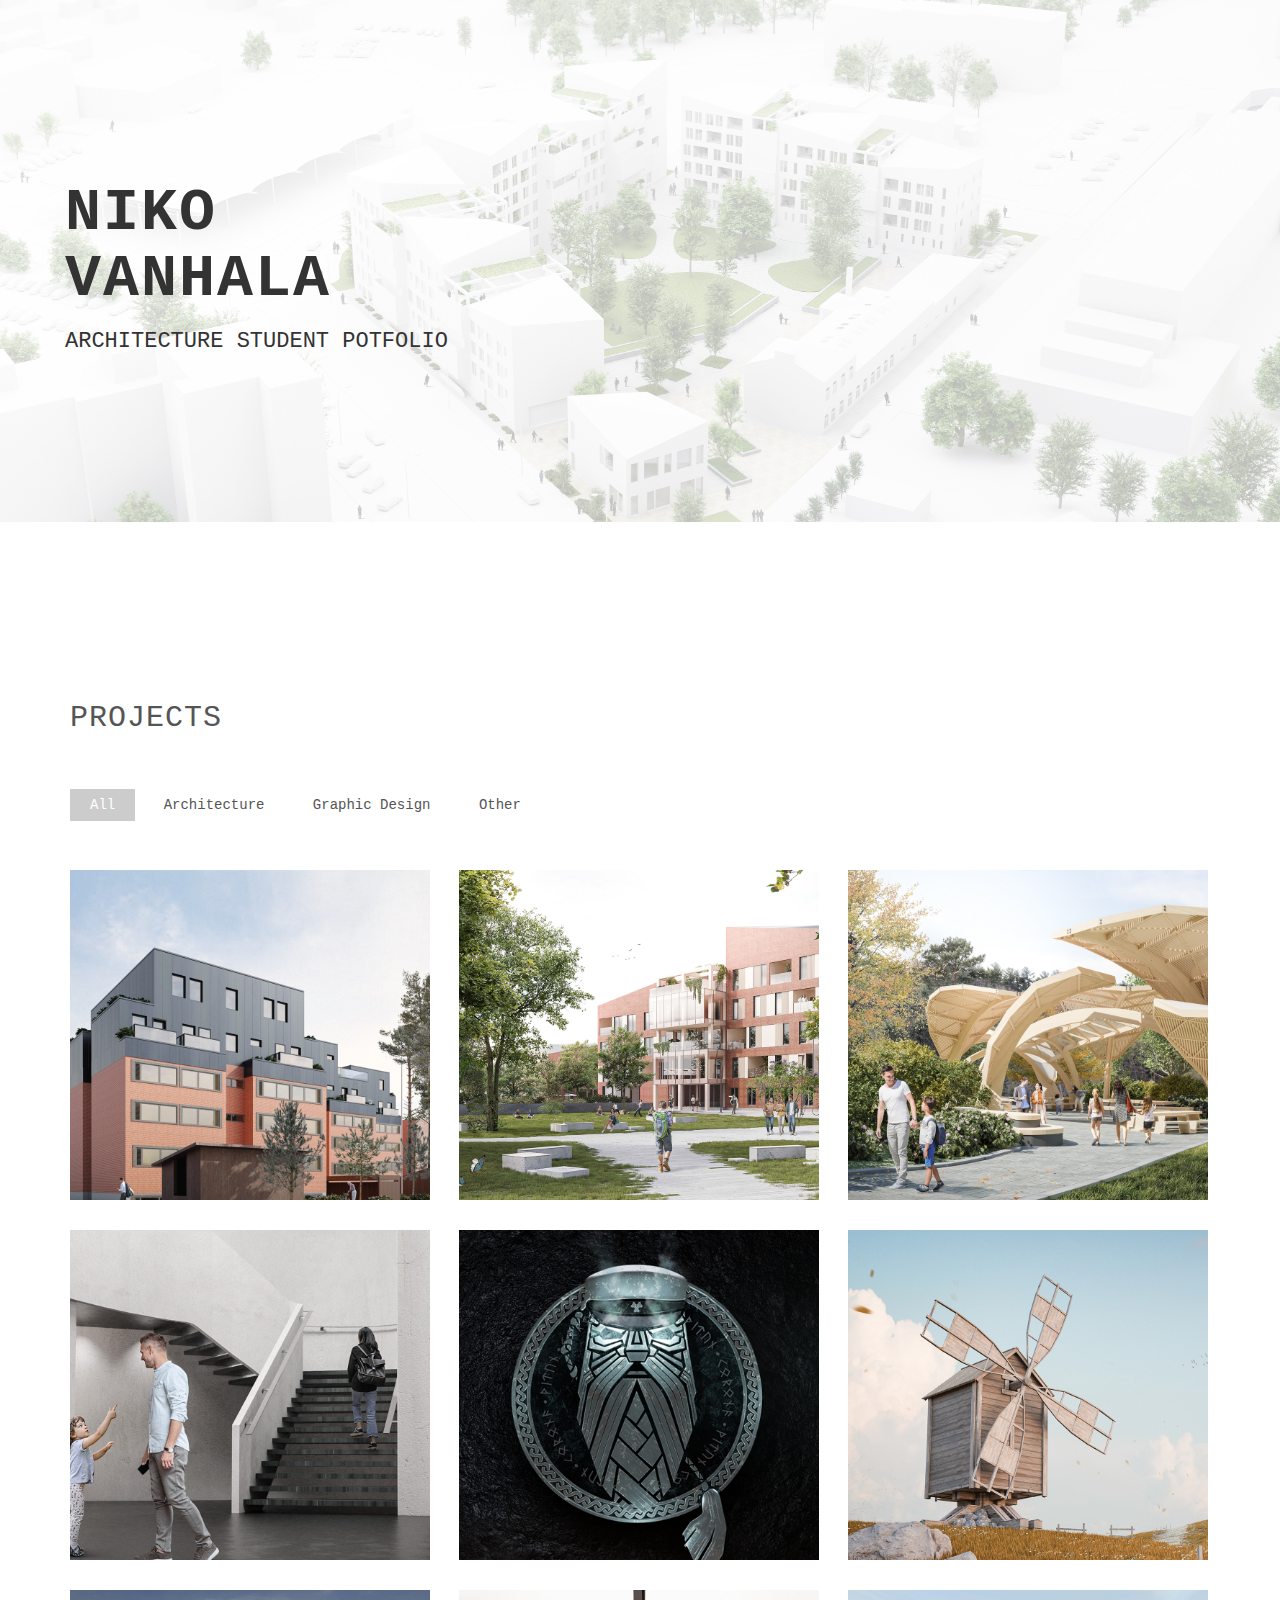
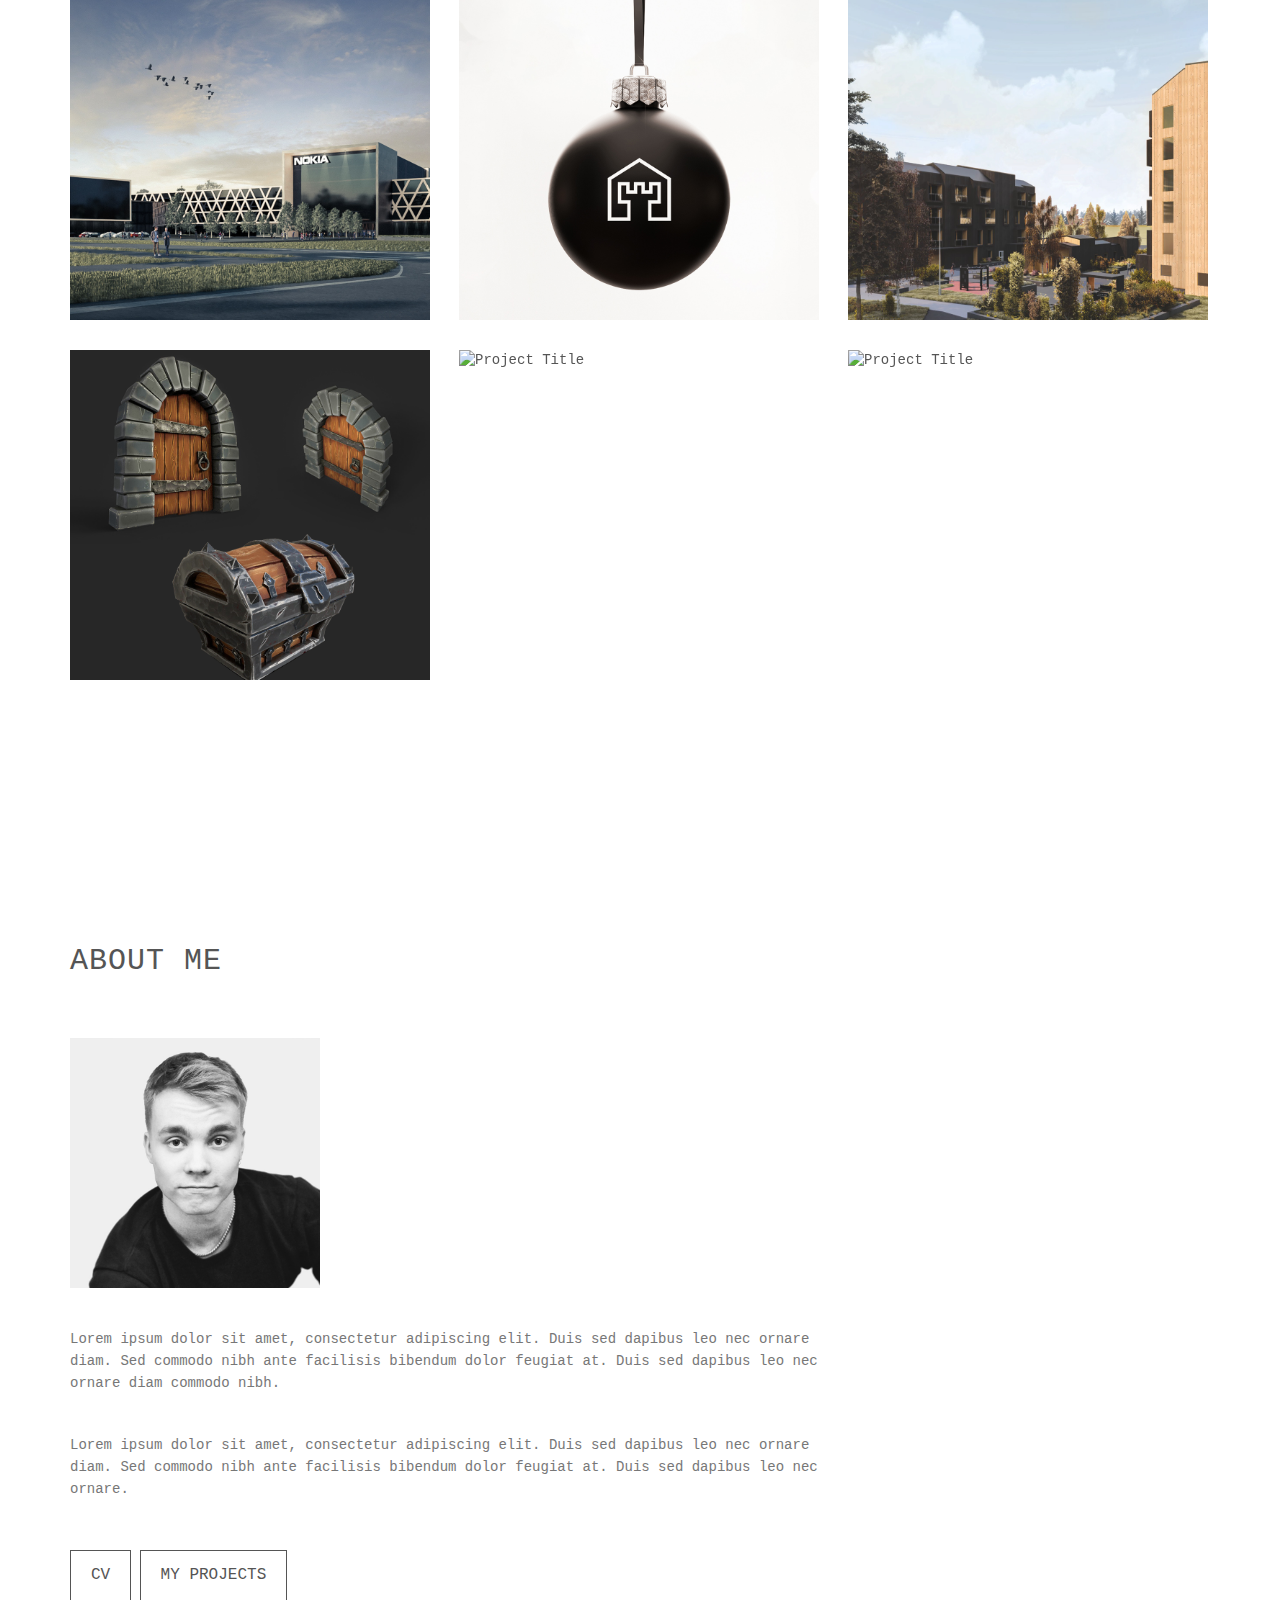
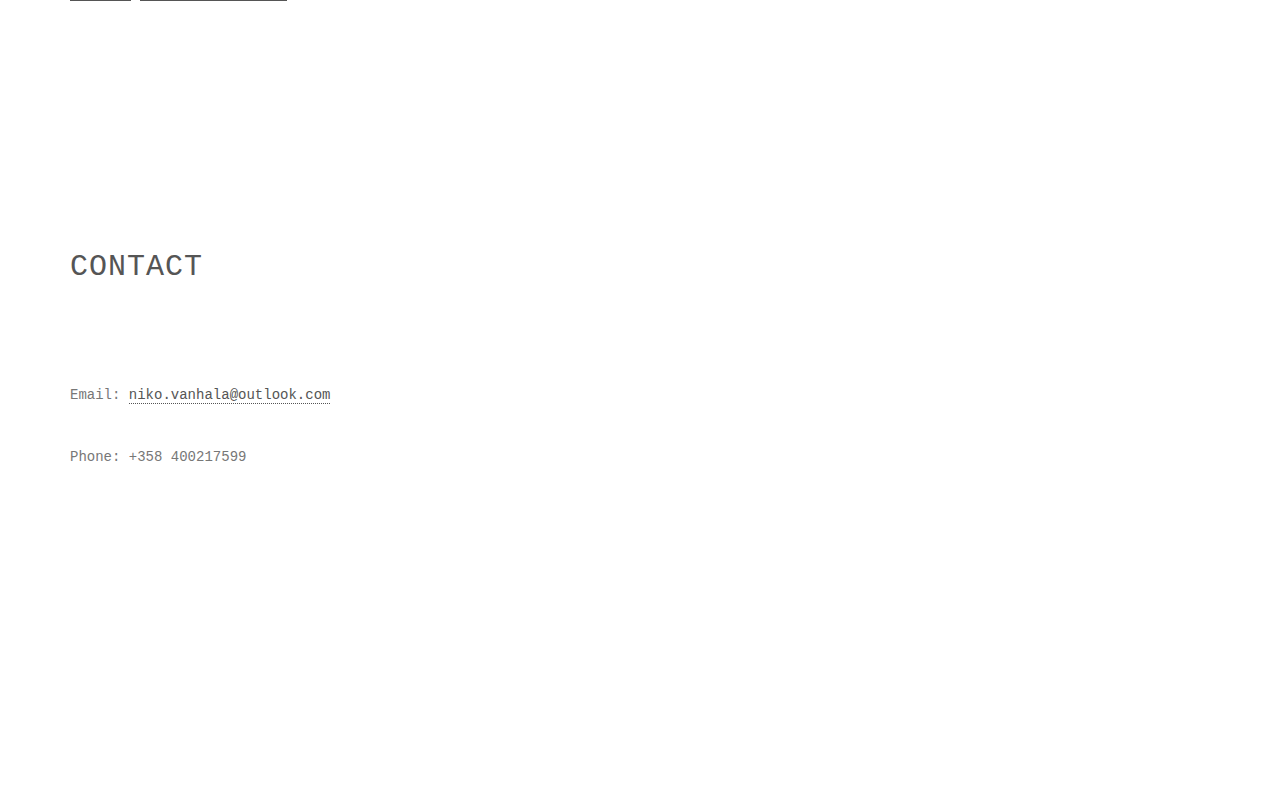
==== index.html @ a958df30 "Update index.html" ====
<!DOCTYPE html>
<html lang="en">
<head>
<meta charset="utf-8">
<meta name="viewport" content="width=device-width, initial-scale=1">
<title>NIKO VANHALA</title>
<meta name="description" content="">
<meta name="author" content="">

<!-- Favicons
    ================================================== -->
<link rel="shortcut icon" href="img/favicon.ico" type="image/x-icon">
<link rel="apple-touch-icon" href="img/apple-touch-icon.png">
<link rel="apple-touch-icon" sizes="72x72" href="img/apple-touch-icon-72x72.png">
<link rel="apple-touch-icon" sizes="114x114" href="img/apple-touch-icon-114x114.png">

<!-- Bootstrap -->
<link rel="stylesheet" type="text/css"  href="css/bootstrap.css">
<link rel="stylesheet" type="text/css" href="fonts/font-awesome/css/font-awesome.css">

<!-- Stylesheet
    ================================================== -->
<link rel="stylesheet" type="text/css"  href="css/style.css">
<link rel="stylesheet" type="text/css" href="css/nivo-lightbox/nivo-lightbox.css">
<link rel="stylesheet" type="text/css" href="css/nivo-lightbox/default.css">
<link href='http://fonts.googleapis.com/css?family=Open+Sans:400,700,800,600,300' rel='stylesheet' type='text/css'>
<script type="text/javascript" src="js/modernizr.custom.js"></script>

<!-- HTML5 shim and Respond.js for IE8 support of HTML5 elements and media queries -->
<!-- WARNING: Respond.js doesn't work if you view the page via file:// -->
<!--[if lt IE 9]>
      <script src="https://oss.maxcdn.com/html5shiv/3.7.2/html5shiv.min.js"></script>
      <script src="https://oss.maxcdn.com/respond/1.4.2/respond.min.js"></script>
    <![endif]-->
</head>
<body id="page-top" data-spy="scroll" data-target=".navbar-fixed-top">

<!-- Header -->
<header id="header">
  <div class="intro">
    <div class="container">
      <div class="row">
        <div class="intro-text">
          <h1>NIKO <br>VANHALA</h1>
          <h6>Architecture student potfolio</h6>
      </div>
    </div>
  </div>
</header>
<!-- Navigation -->
<div id="nav">
  <nav class="navbar navbar-custom">
    <div class="container">
      <!-- <div class="navbar-header">
        <button type="button" class="navbar-toggle" data-toggle="collapse" data-target=".navbar-main-collapse"> <i class="fa fa-bars"></i> </button>
      </div> -->
      
      <!-- Collect the nav links, forms, and other content for toggling -->
      <div class="collapse navbar-collapse navbar-main-collapse">
        <ul class="nav navbar-nav">
          <!-- Hidden li included to remove active class from about link when scrolled up past about section -->
          <li class="hidden"> <a href="#page-top"></a> </li>
          <!-- <li> <a class="page-scroll" href="#portfolio">Projects</a> </li> -->
          <!-- <li> <a class="page-scroll" href="#about">About</a> </li> -->
          <!-- <li> <a class="page-scroll" href="#contact">Contact</a> </li> -->
        </ul>
      </div>
    </div>
  </nav>
</div>

<!-- Portfolio Section -->
<div id="portfolio">
  <div class="container">
    <div class="section-title text-center center">
      <h2>Projects</h2>
    </div>
    <div class="categories">
      <ul class="cat">
        <li>
          <ol class="type">
            <li><a href="#" data-filter="*" class="active">All</a></li>
            <li><a href="#" data-filter=".graphic">Architecture</a></li>
            <li><a href="#" data-filter=".illustration">Graphic Design</a></li>
            <li><a href="#" data-filter=".photography">Other</a></li>
          </ol>
        </li>
      </ul>
      <div class="clearfix"></div>
    </div>
    <div class="row">
      <div class="portfolio-items">
        <div class="col-sm-6 col-md-3 col-lg-3 graphic">
          <div class="portfolio-item">
            <div class="hover-bg"> <a href="Pages/Co-Living Quarters.html" title="Project Title" data-lightbox-gallery="gallery1">
              <div class="hover-text">
                <h4>Välkkylä</h4>
              </div>
              <img src="img/portfolio/välkkylä small.jpg" class="img-responsive" alt="Project Title"> </a> </div>
          </div>
        </div>
        <div class="col-sm-6 col-md-3 col-lg-3 graphic">
          <div class="portfolio-item">
            <div class="hover-bg"> <a href="Pages/Co-Living Quarters.html" title="Project Title" data-lightbox-gallery="gallery1">
              <div class="hover-text">
                <h4>Co-Living Quarters</h4>
              </div>
              <img src="img/portfolio/CO-LIVING QUARTERS small.jpg" class="img-responsive" alt="Project Title"> </a> </div>
          </div>
        </div>
        <div class="col-sm-6 col-md-3 col-lg-3 graphic">
          <div class="portfolio-item">
            <div class="hover-bg"> <a href="Pages/Co-Living Quarters.html" title="Project Title" data-lightbox-gallery="gallery1">
              <div class="hover-text">
                <h4>Verso</h4>
              </div>
              <img src="img/portfolio/verso small.jpg" class="img-responsive" alt="Project Title"> </a> </div>
          </div>
        </div>
        <div class="col-sm-6 col-md-3 col-lg-3 graphic">
          <div class="portfolio-item">
            <div class="hover-bg"> <a href="Pages/Co-Living Quarters.html" title="Project Title" data-lightbox-gallery="gallery1">
              <div class="hover-text">
                <h4>Stairs</h4>
              </div>
              <img src="img/portfolio/muotoilu small.jpg" class="img-responsive" alt="Project Title"> </a> </div>
          </div>
        </div>
        <div class="col-sm-6 col-md-3 col-lg-3 illustration">
          <div class="portfolio-item">
            <div class="hover-bg"> <a href="pages/Co-Living Quarters.html" title="Project Title" data-lightbox-gallery="gallery1">
              <div class="hover-text">
                <h4>Waatto</h4>
              </div>
              <img src="img/portfolio/Waatto small.jpg" class="img-responsive" alt="Project Title"> </a> </div>
          </div>
        </div>
        <div class="col-sm-6 col-md-3 col-lg-3 photography">
          <div class="portfolio-item">
            <div class="hover-bg"> <a href="pages/Co-Living Quarters.html" title="Project Title" data-lightbox-gallery="gallery1">
              <div class="hover-text">
                <h4>Two Mills</h4>
              </div>
              <img src="img/portfolio/two mills small.jpg" class="img-responsive" alt="Project Title"> </a> </div>
          </div>
        </div>
        <div class="col-sm-6 col-md-3 col-lg-3 graphic">
          <div class="portfolio-item">
            <div class="hover-bg"> <a href="pages/Co-Living Quarters.html" title="Project Title" data-lightbox-gallery="gallery1">
              <div class="hover-text">
                <h4>Nokia Linnanmaa</h4>
              </div>
              <img src="img/portfolio/nokia small.jpg" class="img-responsive" alt="Project Title"> </a> </div>
          </div>
        </div>
        <div class="col-sm-6 col-md-3 col-lg-3 illustration">
          <div class="portfolio-item">
            <div class="hover-bg"> <a href="pages/Co-Living Quarters.html" title="Project Title" data-lightbox-gallery="gallery1">
              <div class="hover-text">
                <h4>Christmas card</h4>
              </div>
              <img src="img/portfolio/oulun arkkitehtikilta joulukortti small.jpg" class="img-responsive" alt="Project Title"> </a> </div>
          </div>
        </div>
        <div class="col-sm-6 col-md-3 col-lg-3 graphic">
          <div class="portfolio-item">
            <div class="hover-bg"> <a href="pages/Co-Living Quarters.html" title="Project Title" data-lightbox-gallery="gallery1">
              <div class="hover-text">
                <h4>Pala</h4>
              </div>
              <img src="img/portfolio/pala small.jpg" class="img-responsive" alt="Project Title"> </a> </div>
          </div>
        </div>
        <div class="col-sm-6 col-md-3 col-lg-3 photography">
          <div class="portfolio-item">
            <div class="hover-bg"> <a href="pages/Co-Living Quarters.html" title="Project Title" data-lightbox-gallery="gallery1">
              <div class="hover-text">
                <h4>Blender stuff</h4>
              </div>
              <img src="img/portfolio/blender stuff small.jpg" class="img-responsive" alt="Project Title"> </a> </div>
          </div>
        </div>
        <div class="col-sm-6 col-md-3 col-lg-3 photography">
          <div class="portfolio-item">
            <div class="hover-bg"> <a href="img/portfolio/11-large.jpg" title="Project Title" data-lightbox-gallery="gallery1">
              <div class="hover-text">
                <h4>Project Title</h4>
              </div>
              <img src="img/portfolio/11-small.jpg" class="img-responsive" alt="Project Title"> </a> </div>
          </div>
        </div>
        <div class="col-sm-6 col-md-3 col-lg-3 graphic">
          <div class="portfolio-item">
            <div class="hover-bg"> <a href="img/portfolio/12-large.jpg" title="Project Title" data-lightbox-gallery="gallery1">
              <div class="hover-text">
                <h4>Project Title</h4>
              </div>
              <img src="img/portfolio/12-small.jpg" class="img-responsive" alt="Project Title"> </a> </div>
          </div>
        </div>
      </div>
    </div>
  </div>
</div>

<!-- About Section -->
<div id="about">
  <div class="container">
    <div class="section-title text-center center">
      <h2>About Me</h2>
    </div>
    <div class="row">
      <div class="col-md-12 text-left"><img src="img/about.jpg" class="img-responsive"></div>
      <div class="col-md-8 col-md-offset-0">
        <div class="about-text">
          <p>Lorem ipsum dolor sit amet, consectetur adipiscing elit. Duis sed dapibus leo nec ornare diam. Sed commodo nibh ante facilisis bibendum dolor feugiat at. Duis sed dapibus leo nec ornare diam commodo nibh.</p>
          <p>Lorem ipsum dolor sit amet, consectetur adipiscing elit. Duis sed dapibus leo nec ornare diam. Sed commodo nibh ante facilisis bibendum dolor feugiat at. Duis sed dapibus leo nec ornare.</p>
          <a href="Pages/CV.html" class="btn btn-default btn-lg page-scroll">CV</a>
          <a href="#portfolio" class="btn btn-default btn-lg page-scroll">My Projects</a> </div>
      </div>
    </div>
  </div>
</div>

<!-- Contact Section -->
<div id="about" class="text-center">
  <div class="container">
    <div class="section-title center">
      <h2>Contact</h2>
    </div>
    <div class="row">
      <div class="col-md-8 col-md-offset-0">
      <div class="about-text">
      <p>Email: <a class="email" href="mailto:niko.vanhala@outlook.com">niko.vanhala@outlook.com</a></p>
      <p>Phone: +358 400217599</p>
      </div>
    </div>
  </div>
</div>
<br><br><br><br><br><br>

<div id="footer">
  <div class="container text-center">
    <div class="fnav">
      <!-- <p>Copyright &copy; 2016 Magnum. Designed by <a href="http://www.templatewire.com" rel="nofollow">TemplateWire</a></p> -->
    </div>
  </div>
</div>
<script type="text/javascript" src="js/jquery.1.11.1.js"></script> 
<script type="text/javascript" src="js/bootstrap.js"></script> 
<script type="text/javascript" src="js/SmoothScroll.js"></script> 
<script type="text/javascript" src="js/nivo-lightbox.js"></script> 
<script type="text/javascript" src="js/jquery.isotope.js"></script> 
<script type="text/javascript" src="js/jqBootstrapValidation.js"></script> 
<script type="text/javascript" src="js/contact_me.js"></script> 
<script type="text/javascript" src="js/main.js"></script>
</body>
</html>
---- css/style.css ----
body, html {
	font-family: monospace;
	text-rendering: optimizeLegibility !important;
	-webkit-font-smoothing: antialiased !important;
	color: #777;
	width: 100% !important;
	height: 100% !important;
}
h1 {
	text-align: justify;
}
h2 {
	margin: 0 0 20px 0;
	color: #555;
	text-transform: uppercase;
	letter-spacing: 1px;
	font-weight: 400;
	font-size: 30px;
	text-align: left;
}
h3, h4 {
	color: #222;
	font-size: 18px;
	font-weight: 300;
	letter-spacing: 1px;
}
h5 {
	text-transform: uppercase;
	font-weight: 700;
	line-height: 20px;
}
h6 {
	text-transform: uppercase;
	font-weight: normal;
	line-height: 20px;
	text-align: left;
	font-size: 22px;
	margin-left: 10px;
	
}
p.intro {
	font-size: 16px;
	margin: 12px 0 0;
	line-height: 24px;
}
a {
	color: #555;
	border-bottom: 1px dotted #555;
}
a:hover, a:focus {
	text-decoration: none;
	color: #000;
	border-bottom-style: solid; color: #000;
}
ul, ol {
	list-style: none;
}
.clearfix:after {
	visibility: hidden;
	display: block;
	font-size: 0;
	content: " ";
	clear: both;
	height: 0;
}
.clearfix {
	display: inline-block;
}
* html .clearfix {
	height: 1%;
}
.clearfix {
	display: block;
}
ul, ol {
	padding: 0;
	webkit-padding: 0;
	moz-padding: 0;
}
hr {
	height: 1px;
	width: 70px;
	text-align: center;
	position: relative;
	background: #666;
	margin: 0 auto;
	margin-bottom: 30px;
	border: 0;
}
/* Navigation */
#nav {
	z-index: 9999;
}
#nav.affix {
	position: fixed;
	top: 0;
	width: 100%
}
.navbar .navbar-nav {
	display: inline-block;
	float: none;
	vertical-align: top;
}
.navbar .navbar-collapse {
	text-align: center;
}
.navbar-custom {
	margin-bottom: 0;
	background-color: #fff;
	border-radius: 0px;
	padding: 10px 0;
	border-bottom: 2px solid #fff;
}
.navbar-custom a {
	color: #555;
}
.navbar-custom .nav li a {
	margin: 0 60px;
	text-transform: uppercase;
	letter-spacing: 2px;
	-webkit-transition: background .3s ease-in-out;
	-moz-transition: background .3s ease-in-out;
	transition: background .3s ease-in-out;
}
.navbar-custom .nav li a:hover {
	outline: 0;
	color: #000;
	background-color: transparent;
}
.navbar-custom .nav li a:focus, .navbar-custom .nav li a:active {
	outline: 0;
	background-color: transparent;
	color: #000;
}
.navbar-custom .nav li.active {
	outline: 0;
}
.navbar-custom .nav li.active a {
	background-color: rgba(255,255,255,.3);
}
.navbar-custom .nav li.active a:hover {
	color: #fff;
}
.btn-default {
	text-transform: uppercase;
	color: #555;
	background-color: transparent;
	border-color: #555;
	padding: 14px 20px;
	margin: 0;
	font-size: 16px;
	border-radius: 0;
	margin-top: 20px;
}
.btn-default:hover, .btn-default:focus, .btn-default.focus, .btn-default:active, .btn-default.active {
	color: #fff;
	background-color: #121d1f;
	border-color: #121d1f;
}
/* Header Section */
.intro {
	display: table;
	width: 100%;
	padding: 0;
	text-align: center;
	color: #333;
	background: url(../img/intro-bg.jpg) no-repeat center top;
	background-color: #e5e5e5;
	-webkit-background-size: cover;
	-moz-background-size: cover;
	background-size: cover;
	-o-background-size: cover;
}
.section-title.center {
	padding: 10px 0 40px 0;
}
.intro h1 {
	font-size: 60px;
	font-weight: 600;
	letter-spacing: 2px;
	text-transform: uppercase;
	margin-bottom: 20px;
	margin-left: 10px;
	color: #333;
	text-align: justify;
}
.intro h2 {
	font-size: 60px;
	font-weight: normal;
	letter-spacing: 2px;
	text-transform: uppercase;
	margin-bottom: 20px;
	margin-right: 10px;
	color: #333;
}
.intro p {
	font-size: 20px;
	margin-bottom: 40px;
	margin-top: 20px;
}
header .intro-text {
	padding-top: 160px;
	padding-bottom: 160px;
}
/* About Section */
#about {
	padding: 120px 0;
}
#about .about-text {
	margin-left: 0px;
	text-align: left;
}
#about img {
	border-radius: 0%;
	width: 250px;
	height: 250px;
	display: inline-block;
}
#about p {
	margin-top: 40px;
	margin-bottom: 30px;
	line-height: 22px;
}
/* Portfolio Section */
#portfolio {
	padding: 120px 0;
	background: #fff;
}
.categories {
	padding-bottom: 30px;
	text-align: left;
}
ul.cat li {
	display: inline-block;
}
ol.type li {
	display: inline-block;
	margin-left: 0px;
}
ol.type li a {
	border: 0px solid #777;
	color: #555;
	padding: 8px 20px;
}
ol.type li a.active {
	background: rgb(204, 204, 204);
	border: 0px solid #222;
	color: rgb(255, 255, 255);
}
ol.type li a:hover {
	background: rgb(233, 233, 233);
	border: 0px solid #222;
	color: #fff;
}
.isotope-item {
	z-index: 2
}
.isotope-hidden.isotope-item {
	z-index: 1
}
.isotope, .isotope .isotope-item {
	/* change duration value to whatever you like */
	-webkit-transition-duration: 0.8s;
	-moz-transition-duration: 0.8s;
	transition-duration: 0.8s;
}
.isotope-item {
	margin-right: -1px;
	-webkit-backface-visibility: hidden;
	backface-visibility: hidden;
}
.isotope {
	-webkit-backface-visibility: hidden;
	backface-visibility: hidden;
	-webkit-transition-property: height, width;
	-moz-transition-property: height, width;
	transition-property: height, width;
}
.isotope .isotope-item {
	-webkit-backface-visibility: hidden;
	backface-visibility: hidden;
	-webkit-transition-property: -webkit-transform, opacity;
	-moz-transition-property: -moz-transform, opacity;
	transition-property: transform, opacity;
}
.portfolio-item {
	margin: 15px 0;
	-webkit-transition: all 0.5s ease-out;
	-moz-transition: all 0.5s ease-out;
	-ms-transition: all 0.5s ease-out;
	-o-transition: all 0.5s ease-out;
	transition: all 0.5s ease-out;
}
.portfolio-item:hover {
	-webkit-transform: scale(1.1);
	-moz-transform: scale(1.1);
	-ms-transform: scale(1.1);
	-o-transform: scale(1.1);
	transform: scale(1.1);
}
.portfolio-item .hover-bg {
	height: 330px;
	overflow: hidden;
	position: relative;
}
.hover-bg .hover-text {
	position: absolute;
	text-align: center;
	margin: 0 auto;
	color: #ffffff;
	background: rgba(0, 0, 0, 0.66);
	padding: 40% 0 0 0;
	height: 100%;
	width: 100%;
	opacity: 0;
	transition: all 0.5s;
}
.hover-bg .hover-text>h4 {
	text-transform: uppercase;
	opacity: 0;
	color: #fff;
	-webkit-transform: translateY(100%);
	transform: translateY(100%);
	transition: all 0.3s;
}
.hover-bg:hover .hover-text>h4 {
	opacity: 1;
	-webkit-backface-visibility: hidden;
	-webkit-transform: translateY(0);
	transform: translateY(0);
}
.hover-bg .hover-text>i {
	opacity: 0;
	-webkit-transform: translateY(0);
	transform: translateY(0);
	transition: all 0.3s;
}
.hover-bg:hover .hover-text>i {
	opacity: 1;
	-webkit-backface-visibility: hidden;
	-webkit-transform: translateY(100%);
	transform: translateY(100%);
}
.hover-bg:hover .hover-text {
	opacity: 1;
}
#portfolio i.fa {
	font-size: 20px;
	padding: 5px;
	color: #E87E04;
}
/* Contact Section */
#contact {
	padding: 120px 0 60px 0;
}
#contact h3 {
	padding-top: 20px;
	font-size: 20px;
	font-weight: 400;
	color: #fff;
}
#contact form {
	padding: 30px 0;
}
#contact .text-danger {
	color: #E87E04;
	text-align: left;
}
label {
	font-size: 12px;
	font-weight: 400;
	font-family: 'Open Sans', sans-serif;
	float: left;
}
#contact .form-control {
	display: block;
	width: 100%;
	padding: 6px 12px;
	font-size: 14px;
	line-height: 1.42857143;
	color: #2c3e50;
	background-color: rgba(255,255,255,0.8);
	background-image: none;
	border: 1px solid #999;
	border-radius: 0;
	-webkit-box-shadow: none;
	box-shadow: none;
	-webkit-transition: none;
	-o-transition: none;
	transition: none;
}
#contact .form-control:focus {
	border-color: inherit;
	outline: 0;
	-webkit-box-shadow: transparent;
	box-shadow: transparent;
}
.form-control::-webkit-input-placeholder {
color: #2c3e50;
}
.form-control:-moz-placeholder {
color: #2c3e50;
}
.form-control::-moz-placeholder {
color: #2c3e50;
}
.form-control:-ms-input-placeholder {
color: #2c3e50;
}
#contact .social {
	margin-top: 80px;
}
#contact .social ul li {
	display: inline-block;
	margin: 0 20px;
}
#contact .social i.fa {
	font-size: 22px;
	padding: 4px;
	color: #444;
	transition: all 0.5s;
}
#contact .social i.fa:hover {
	color: #000;
}
.btn:active, .btn.active {
	background-image: none;
	outline: 0;
	-webkit-box-shadow: none;
	box-shadow: none;
}
a:focus, .btn:focus, .btn:active:focus, .btn.active:focus, .btn.focus, .btn:active.focus, .btn.active.focus {
	outline: none;
	outline-offset: none;
}
/* Footer Section*/
#footer {
	background: #ffffff;
	color: #777;
	padding: 30px 0 25px 0;
}
#footer p {
	font-size: 13px;
}
#footer a {
	color: #555;
}
#footer a:hover {
	color: #000;
}
---- css/nivo-lightbox/default.css ----
/*
 * Nivo Lightbox Default Theme v1.0
 * http://dev7studios.com/nivo-lightbox
 *
 * Copyright 2013, Dev7studios
 * Free to use and abuse under the MIT license.
 * http://www.opensource.org/licenses/mit-license.php
 */
 
 .nivo-lightbox-theme-default * {
    -webkit-box-sizing: initial !important;
    -moz-box-sizing: initial !important;
    box-sizing: initial !important;
 }
.nivo-lightbox-theme-default.nivo-lightbox-overlay { 
	background: #666;
	background: rgba(0,0,0,0.6); 
}
.nivo-lightbox-theme-default .nivo-lightbox-content.nivo-lightbox-loading { background: url(loading.gif) no-repeat 50% 50%; }

.nivo-lightbox-theme-default .nivo-lightbox-nav {
	top: 10%;
	width: 8%;
	height: 80%;
	text-indent: -9999px;
	background-repeat: no-repeat;
	background-position: 50% 50%;
	opacity: 0.5;
}
.nivo-lightbox-theme-default .nivo-lightbox-nav:hover { 
	opacity: 1; 
	background-color: transparent;
}
.nivo-lightbox-theme-default .nivo-lightbox-prev { 
	background-image: url(prev.png); 
	border-radius: 0 3px 3px 0;
}
.nivo-lightbox-theme-default .nivo-lightbox-next { 
	background-image: url(next.png); 
	border-radius: 3px 0 0 3px;
}

.nivo-lightbox-theme-default .nivo-lightbox-close {
	display: block;
	background: url(close.png) no-repeat 5px 5px;
	width: 16px;
	height: 16px;
	text-indent: -9999px;
	padding: 5px;
	opacity: 0.5;
}
.nivo-lightbox-theme-default .nivo-lightbox-close:hover { opacity: 1; }

.nivo-lightbox-theme-default .nivo-lightbox-title-wrap { bottom: -7%; }
.nivo-lightbox-theme-default .nivo-lightbox-title {
	font: 14px/20px 'Helvetica Neue', Helvetica, Arial, sans-serif;
	font-style: normal;
	font-weight: normal;
	background: #000;
	color: #fff;
	padding: 7px 15px;
	border-radius: 30px;
}

.nivo-lightbox-theme-default .nivo-lightbox-image img {
	background: #fff;
	-webkit-box-shadow: 0px 1px 1px rgba(0,0,0,0.4);
	   -moz-box-shadow: 0px 1px 1px rgba(0,0,0,0.4);
	        box-shadow: 0px 1px 1px rgba(0,0,0,0.4);
}
.nivo-lightbox-theme-default .nivo-lightbox-ajax,
.nivo-lightbox-theme-default .nivo-lightbox-inline {
	background: #fff;
	padding: 40px;
	-webkit-box-shadow: 0px 1px 1px rgba(0,0,0,0.4);
	   -moz-box-shadow: 0px 1px 1px rgba(0,0,0,0.4);
	        box-shadow: 0px 1px 1px rgba(0,0,0,0.4);
}

@media (-webkit-min-device-pixel-ratio: 1.3),
       (-o-min-device-pixel-ratio: 2.6/2),
       (min--moz-device-pixel-ratio: 1.3),
       (min-device-pixel-ratio: 1.3),
       (min-resolution: 1.3dppx) {

	.nivo-lightbox-theme-default .nivo-lightbox-content.nivo-lightbox-loading { 
		background-image: url(loading@2x.gif); 
		background-size: 32px 32px;
	}
	.nivo-lightbox-theme-default .nivo-lightbox-prev { 
		background-image: url(prev@2x.png); 
		background-size: 48px 48px;
	}
	.nivo-lightbox-theme-default .nivo-lightbox-next { 
		background-image: url(next@2x.png); 
		background-size: 48px 48px;
	}
	.nivo-lightbox-theme-default .nivo-lightbox-close { 
		background-image: url(close@2x.png); 
		background-size: 16px 16px;
	}
	
}
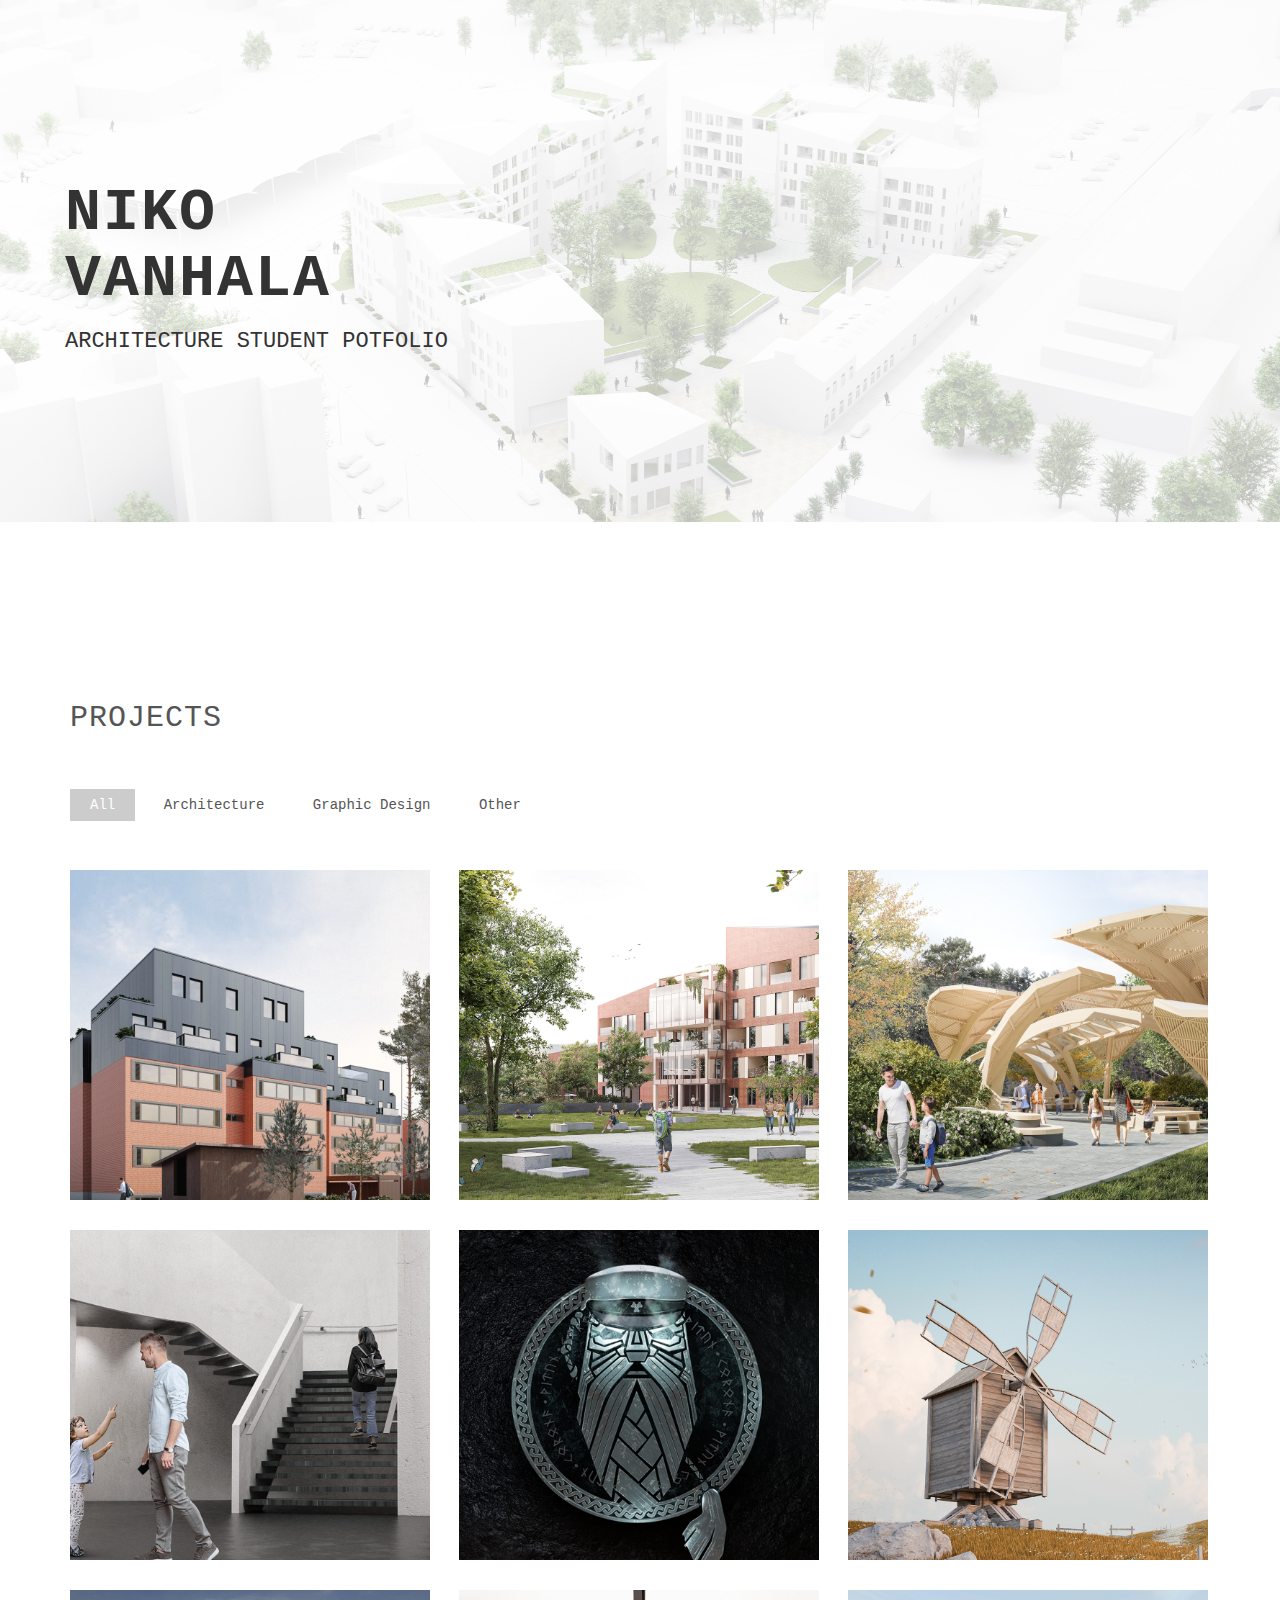
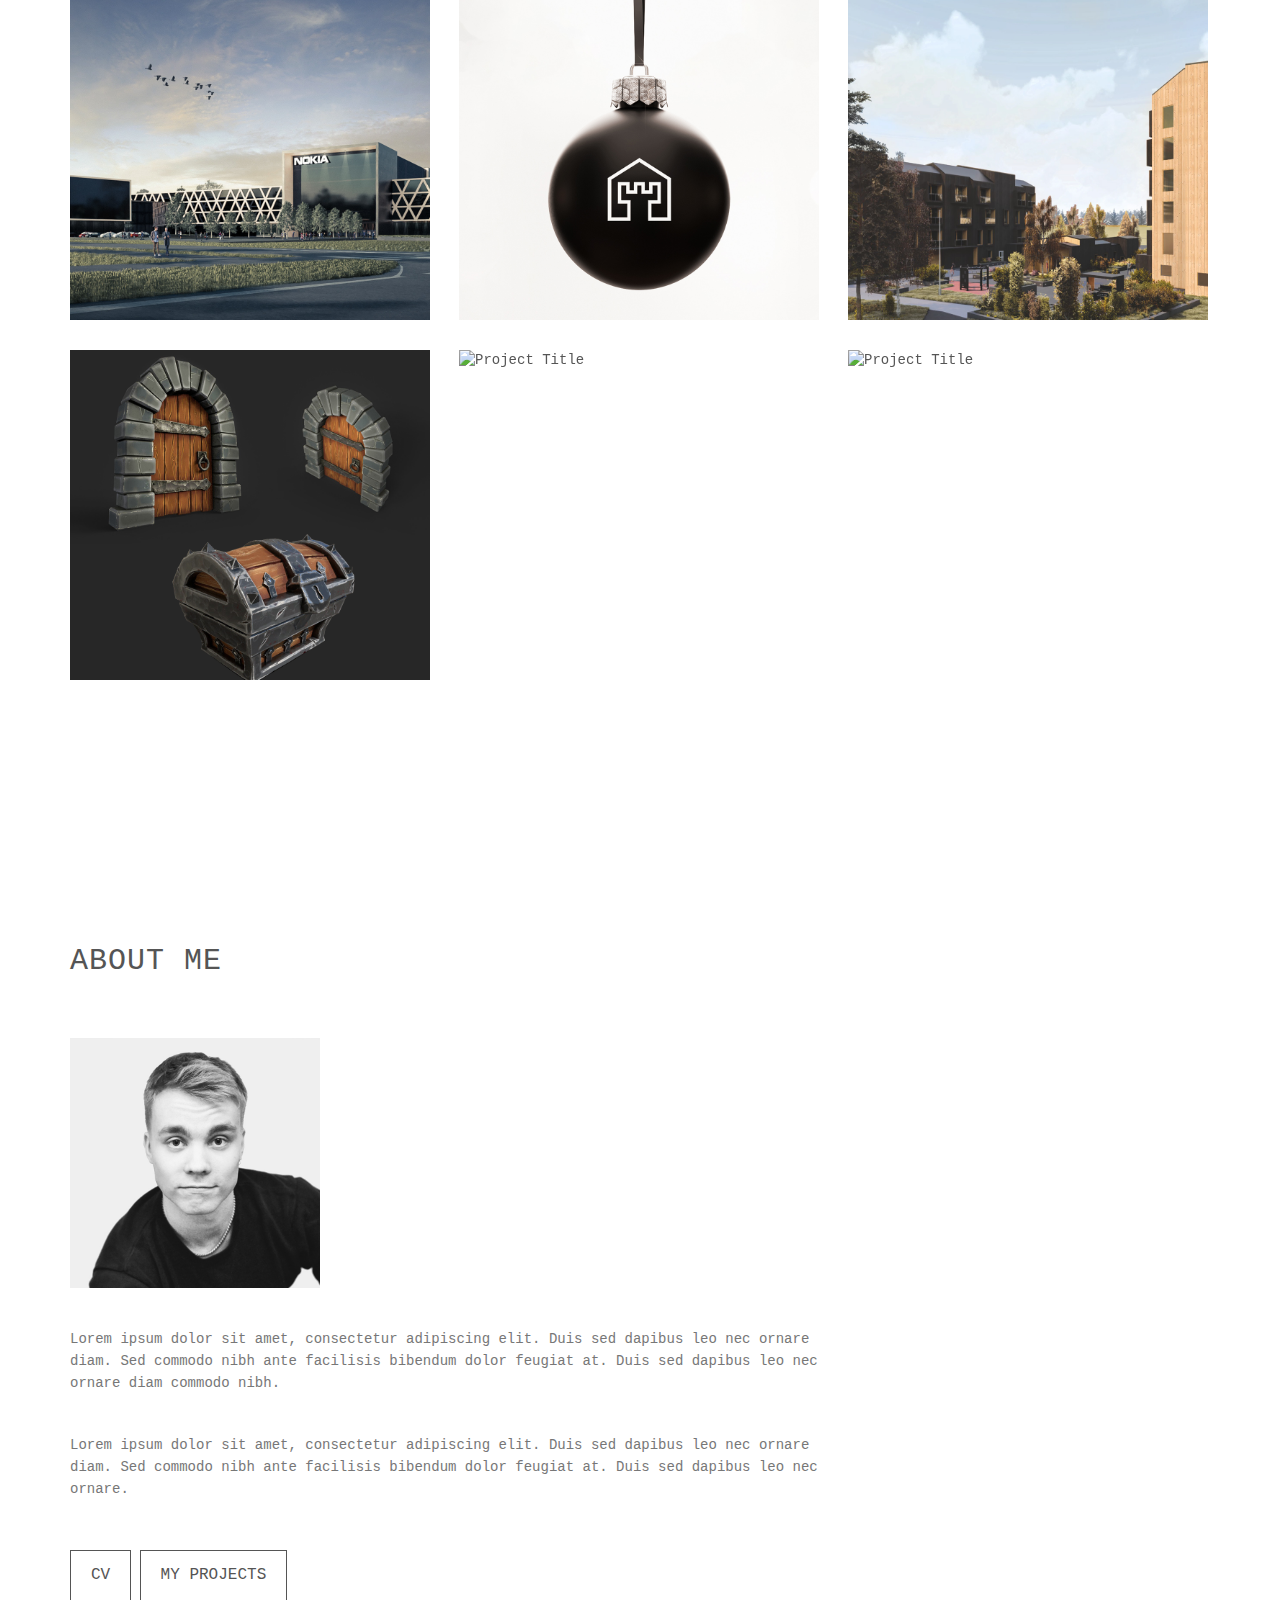
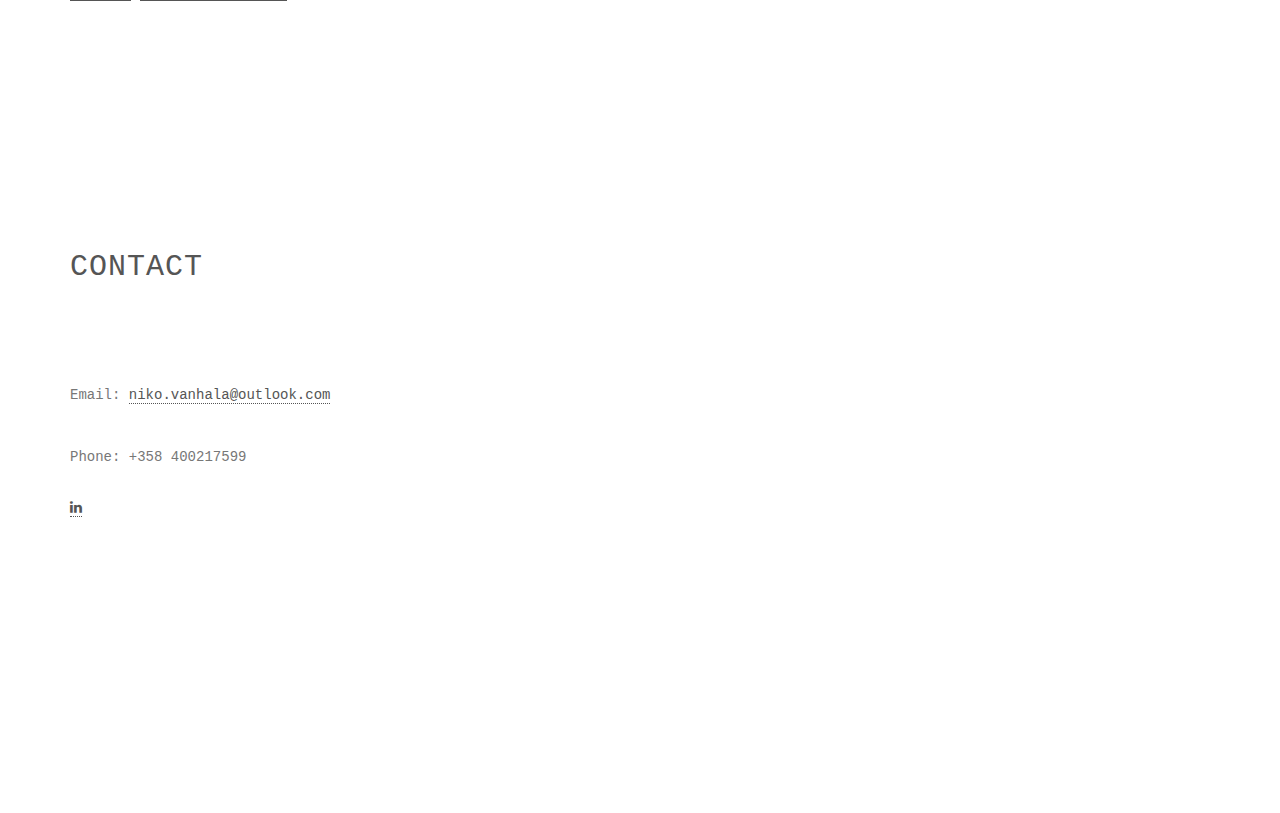
==== commit e334e166: "Add files via upload" ====
--- a/index.html
+++ b/index.html
@@ -1,12 +1,14 @@
 <!DOCTYPE html>
 <html lang="en">
 <head>
+<!-- TYPE BELOW IS PROBABLY: 'website' or 'article' or look on https://ogp.me/#types -->
+<meta property="og:type" content="website"/>
 <meta charset="utf-8">
 <meta name="viewport" content="width=device-width, initial-scale=1">
 <title>NIKO VANHALA</title>
 <meta name="description" content="">
 <meta name="author" content="">
-
+<link rel="stylesheet" href="https://maxcdn.bootstrapcdn.com/font-awesome/4.4.0/css/font-awesome.min.css">
 <!-- Favicons
     ================================================== -->
 <link rel="shortcut icon" href="img/favicon.ico" type="image/x-icon">
@@ -92,7 +94,7 @@
       <div class="portfolio-items">
         <div class="col-sm-6 col-md-3 col-lg-3 graphic">
           <div class="portfolio-item">
-            <div class="hover-bg"> <a href="Pages/Co-Living Quarters.html" title="Project Title" data-lightbox-gallery="gallery1">
+            <div class="hover-bg"> <a href="pages/Välkkylä.html" title="Project Title" data-lightbox-gallery="gallery1">
               <div class="hover-text">
                 <h4>Välkkylä</h4>
               </div>
@@ -101,7 +103,7 @@
         </div>
         <div class="col-sm-6 col-md-3 col-lg-3 graphic">
           <div class="portfolio-item">
-            <div class="hover-bg"> <a href="Pages/Co-Living Quarters.html" title="Project Title" data-lightbox-gallery="gallery1">
+            <div class="hover-bg"> <a href="pages/Co-Living Quarters.html" title="Project Title" data-lightbox-gallery="gallery1">
               <div class="hover-text">
                 <h4>Co-Living Quarters</h4>
               </div>
@@ -110,7 +112,7 @@
         </div>
         <div class="col-sm-6 col-md-3 col-lg-3 graphic">
           <div class="portfolio-item">
-            <div class="hover-bg"> <a href="Pages/Co-Living Quarters.html" title="Project Title" data-lightbox-gallery="gallery1">
+            <div class="hover-bg"> <a href="pages/Verso.html" title="Project Title" data-lightbox-gallery="gallery1">
               <div class="hover-text">
                 <h4>Verso</h4>
               </div>
@@ -119,7 +121,7 @@
         </div>
         <div class="col-sm-6 col-md-3 col-lg-3 graphic">
           <div class="portfolio-item">
-            <div class="hover-bg"> <a href="Pages/Co-Living Quarters.html" title="Project Title" data-lightbox-gallery="gallery1">
+            <div class="hover-bg"> <a href="pages/Stairs.html" title="Project Title" data-lightbox-gallery="gallery1">
               <div class="hover-text">
                 <h4>Stairs</h4>
               </div>
@@ -128,7 +130,7 @@
         </div>
         <div class="col-sm-6 col-md-3 col-lg-3 illustration">
           <div class="portfolio-item">
-            <div class="hover-bg"> <a href="pages/Co-Living Quarters.html" title="Project Title" data-lightbox-gallery="gallery1">
+            <div class="hover-bg"> <a href="pages/Waatto.html" title="Project Title" data-lightbox-gallery="gallery1">
               <div class="hover-text">
                 <h4>Waatto</h4>
               </div>
@@ -137,7 +139,7 @@
         </div>
         <div class="col-sm-6 col-md-3 col-lg-3 photography">
           <div class="portfolio-item">
-            <div class="hover-bg"> <a href="pages/Co-Living Quarters.html" title="Project Title" data-lightbox-gallery="gallery1">
+            <div class="hover-bg"> <a href="pages/TwoMills.html" title="Project Title" data-lightbox-gallery="gallery1">
               <div class="hover-text">
                 <h4>Two Mills</h4>
               </div>
@@ -146,16 +148,16 @@
         </div>
         <div class="col-sm-6 col-md-3 col-lg-3 graphic">
           <div class="portfolio-item">
-            <div class="hover-bg"> <a href="pages/Co-Living Quarters.html" title="Project Title" data-lightbox-gallery="gallery1">
-              <div class="hover-text">
-                <h4>Nokia Linnanmaa</h4>
+            <div class="hover-bg"> <a href="pages/Diagonal.html" title="Project Title" data-lightbox-gallery="gallery1">
+              <div class="hover-text">
+                <h4>Diagonal</h4>
               </div>
               <img src="img/portfolio/nokia small.jpg" class="img-responsive" alt="Project Title"> </a> </div>
           </div>
         </div>
         <div class="col-sm-6 col-md-3 col-lg-3 illustration">
           <div class="portfolio-item">
-            <div class="hover-bg"> <a href="pages/Co-Living Quarters.html" title="Project Title" data-lightbox-gallery="gallery1">
+            <div class="hover-bg"> <a href="pages/Christmas card.html" title="Project Title" data-lightbox-gallery="gallery1">
               <div class="hover-text">
                 <h4>Christmas card</h4>
               </div>
@@ -164,7 +166,7 @@
         </div>
         <div class="col-sm-6 col-md-3 col-lg-3 graphic">
           <div class="portfolio-item">
-            <div class="hover-bg"> <a href="pages/Co-Living Quarters.html" title="Project Title" data-lightbox-gallery="gallery1">
+            <div class="hover-bg"> <a href="pages/Pala.html" title="Project Title" data-lightbox-gallery="gallery1">
               <div class="hover-text">
                 <h4>Pala</h4>
               </div>
@@ -173,29 +175,29 @@
         </div>
         <div class="col-sm-6 col-md-3 col-lg-3 photography">
           <div class="portfolio-item">
-            <div class="hover-bg"> <a href="pages/Co-Living Quarters.html" title="Project Title" data-lightbox-gallery="gallery1">
+            <div class="hover-bg"> <a href="pages/Blender stuff.html" title="Project Title" data-lightbox-gallery="gallery1">
               <div class="hover-text">
                 <h4>Blender stuff</h4>
               </div>
               <img src="img/portfolio/blender stuff small.jpg" class="img-responsive" alt="Project Title"> </a> </div>
           </div>
         </div>
-        <div class="col-sm-6 col-md-3 col-lg-3 photography">
-          <div class="portfolio-item">
-            <div class="hover-bg"> <a href="img/portfolio/11-large.jpg" title="Project Title" data-lightbox-gallery="gallery1">
-              <div class="hover-text">
-                <h4>Project Title</h4>
-              </div>
-              <img src="img/portfolio/11-small.jpg" class="img-responsive" alt="Project Title"> </a> </div>
-          </div>
-        </div>
-        <div class="col-sm-6 col-md-3 col-lg-3 graphic">
-          <div class="portfolio-item">
-            <div class="hover-bg"> <a href="img/portfolio/12-large.jpg" title="Project Title" data-lightbox-gallery="gallery1">
-              <div class="hover-text">
-                <h4>Project Title</h4>
-              </div>
-              <img src="img/portfolio/12-small.jpg" class="img-responsive" alt="Project Title"> </a> </div>
+        <div class="col-sm-6 col-md-3 col-lg-3 graphic">
+          <div class="portfolio-item">
+            <div class="hover-bg"> <a href="pages/Blender stuff.html" title="Project Title" data-lightbox-gallery="gallery1">
+              <div class="hover-text">
+                <h4>KOSU</h4>
+              </div>
+              <img src="img/portfolio/KOSU small.jpg" class="img-responsive" alt="Project Title"> </a> </div>
+          </div>
+        </div>
+        <div class="col-sm-6 col-md-3 col-lg-3 graphic">
+          <div class="portfolio-item">
+            <div class="hover-bg"> <a href="pages/Blender stuff.html" title="Project Title" data-lightbox-gallery="gallery1">
+              <div class="hover-text">
+                <h4>Observatory</h4>
+              </div>
+              <img src="img/portfolio/Observatory small.jpg" class="img-responsive" alt="Project Title"> </a> </div>
           </div>
         </div>
       </div>
@@ -215,7 +217,7 @@
         <div class="about-text">
           <p>Lorem ipsum dolor sit amet, consectetur adipiscing elit. Duis sed dapibus leo nec ornare diam. Sed commodo nibh ante facilisis bibendum dolor feugiat at. Duis sed dapibus leo nec ornare diam commodo nibh.</p>
           <p>Lorem ipsum dolor sit amet, consectetur adipiscing elit. Duis sed dapibus leo nec ornare diam. Sed commodo nibh ante facilisis bibendum dolor feugiat at. Duis sed dapibus leo nec ornare.</p>
-          <a href="Pages/CV.html" class="btn btn-default btn-lg page-scroll">CV</a>
+          <a href="pages/CV.html" class="btn btn-default btn-lg page-scroll">CV</a>
           <a href="#portfolio" class="btn btn-default btn-lg page-scroll">My Projects</a> </div>
       </div>
     </div>
@@ -233,6 +235,7 @@
       <div class="about-text">
       <p>Email: <a class="email" href="mailto:niko.vanhala@outlook.com">niko.vanhala@outlook.com</a></p>
       <p>Phone: +358 400217599</p>
+      <a href="https://www.linkedin.com/in/niko-vanhala/"><i class="fa fa-linkedin" ></i></a>
       </div>
     </div>
   </div>
@@ -255,4 +258,4 @@
 <script type="text/javascript" src="js/contact_me.js"></script> 
 <script type="text/javascript" src="js/main.js"></script>
 </body>
-</html>
+</html>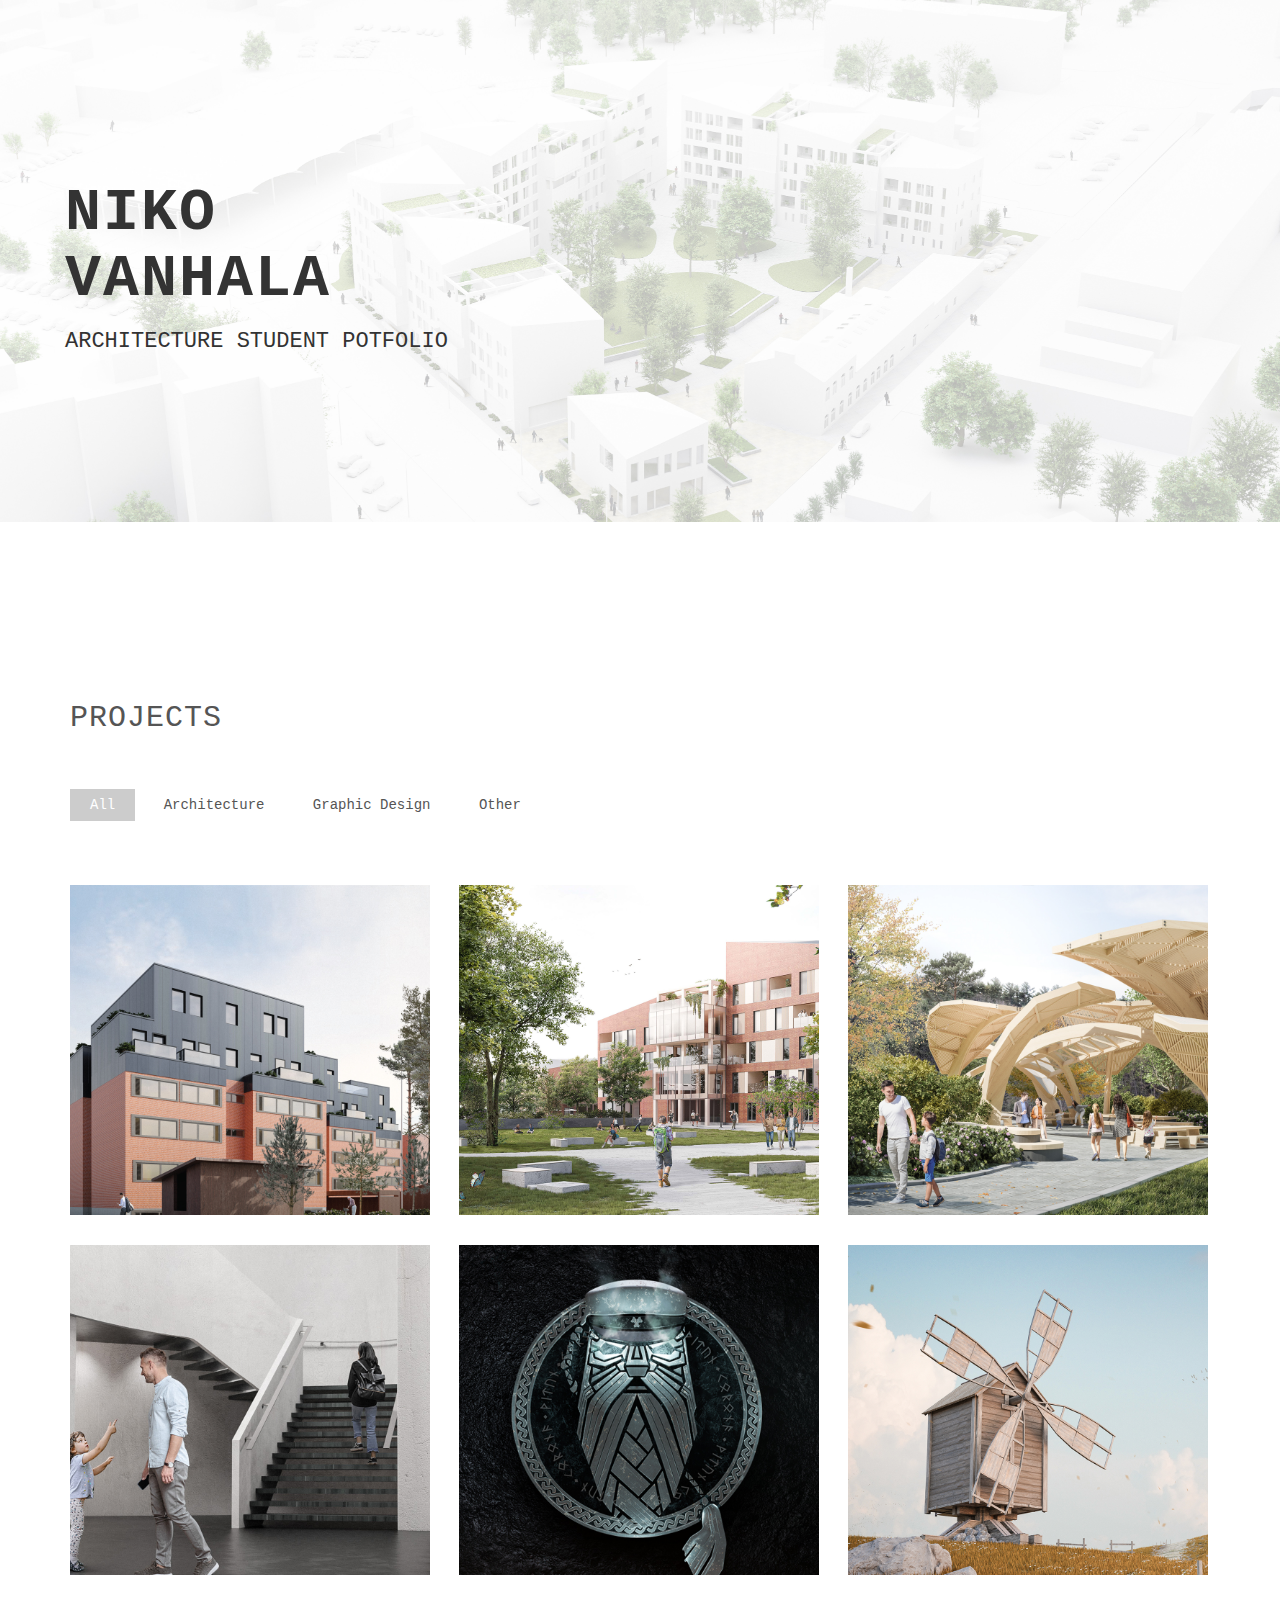
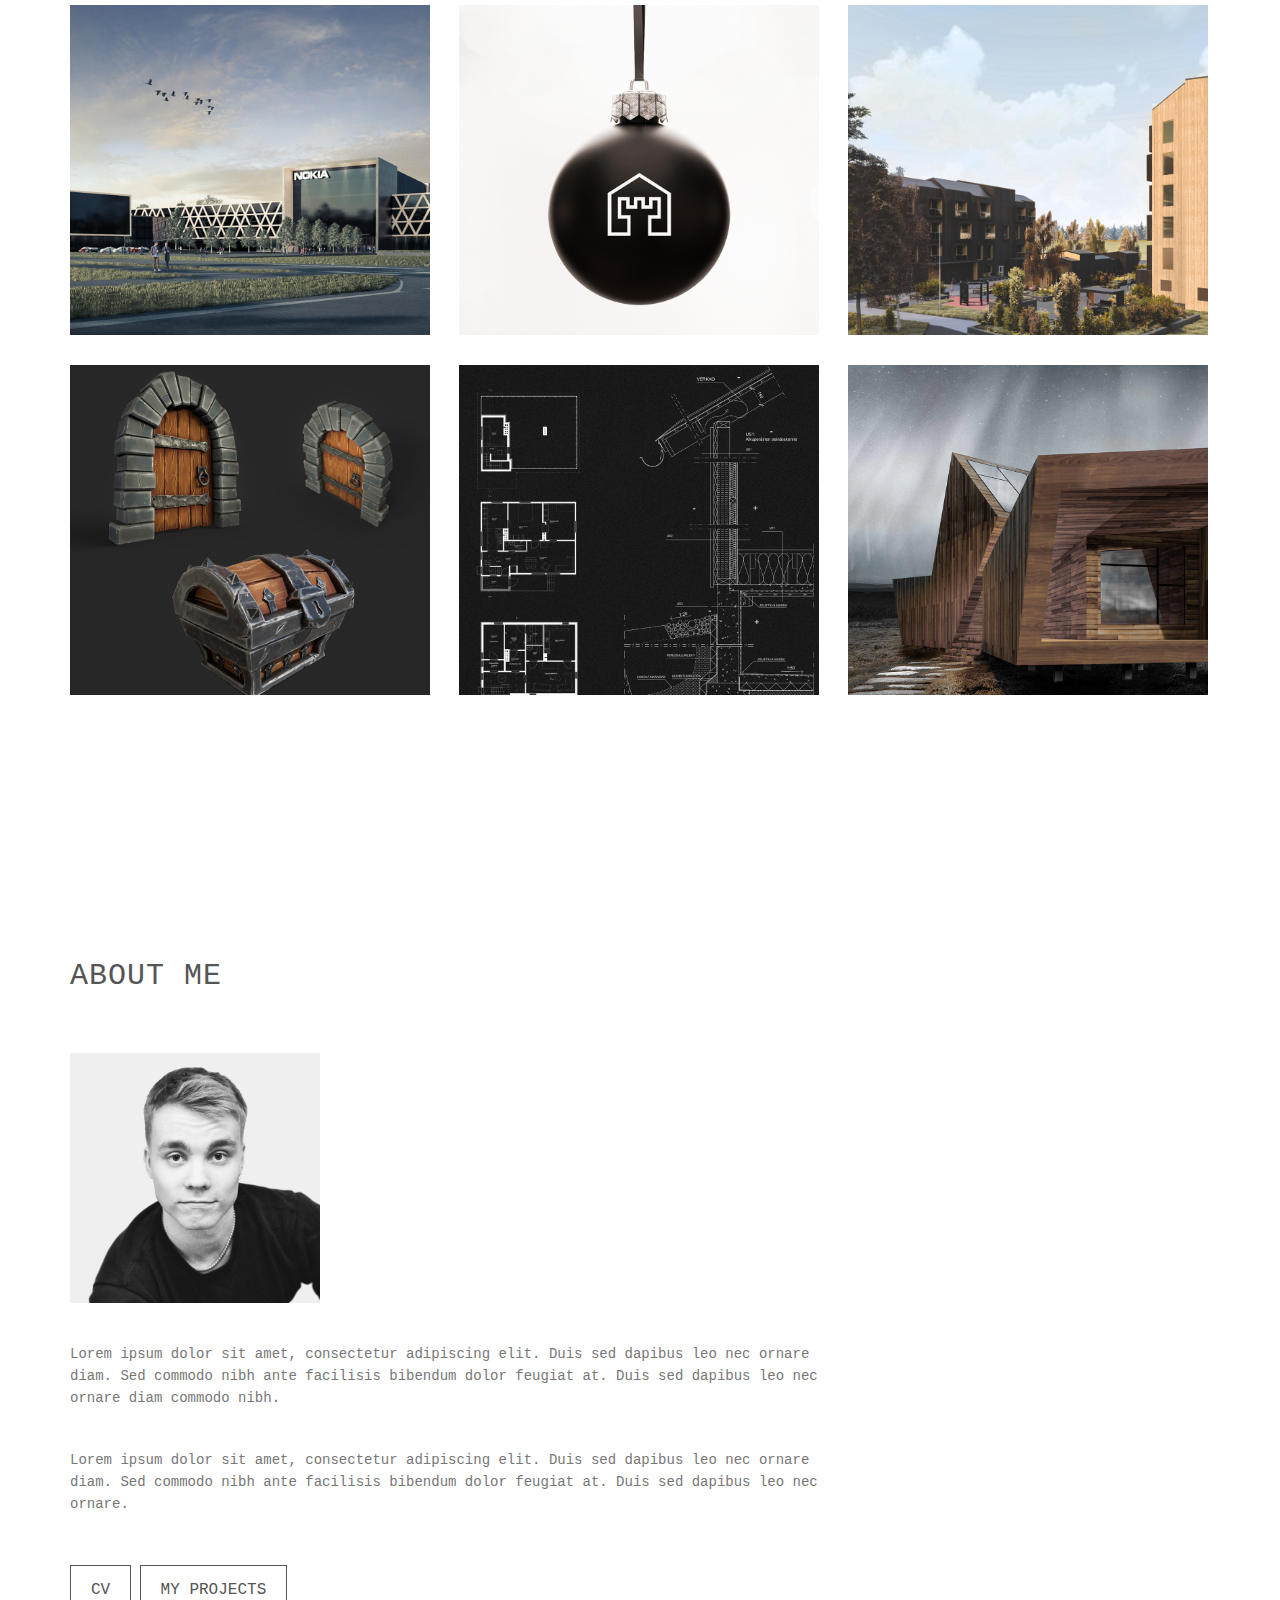
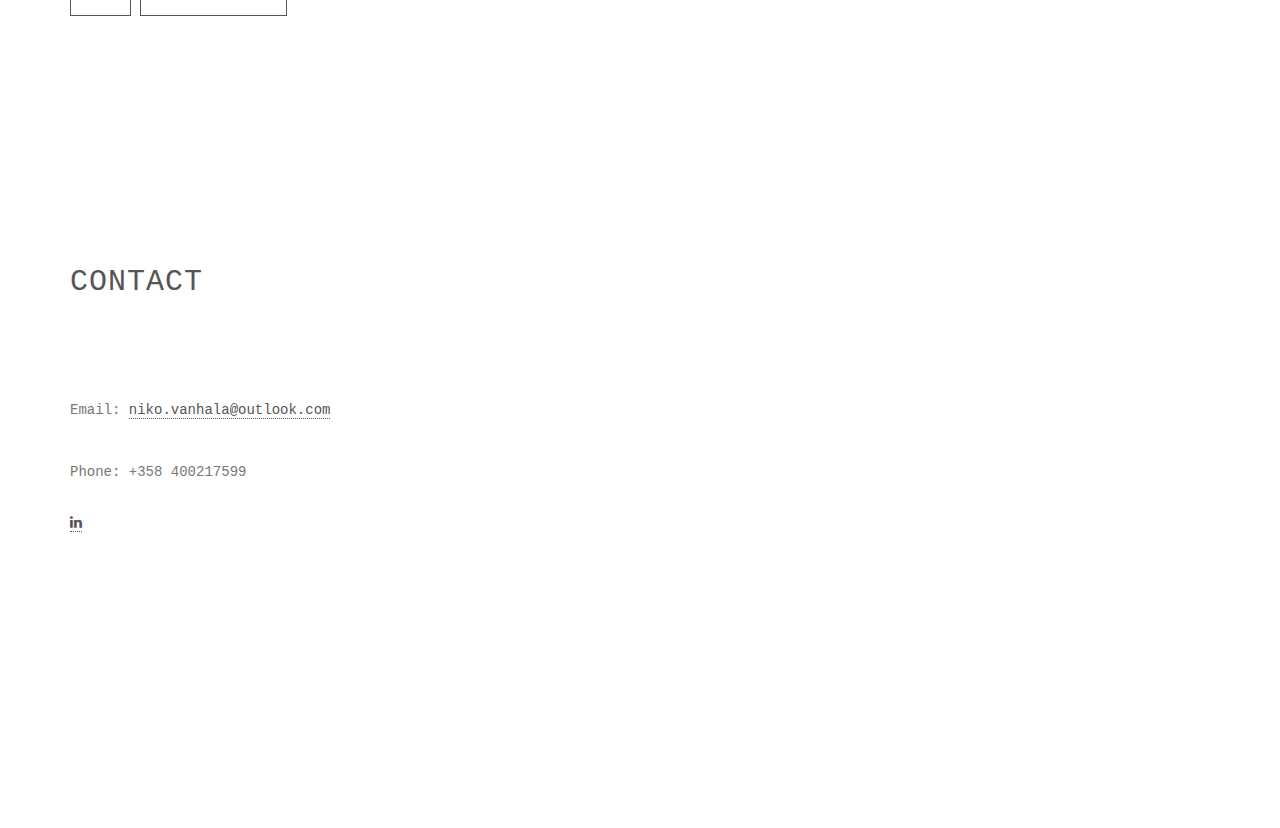
==== commit 897640ff: "Add files via upload" ====
--- a/index.html
+++ b/index.html
@@ -94,7 +94,7 @@
       <div class="portfolio-items">
         <div class="col-sm-6 col-md-3 col-lg-3 graphic">
           <div class="portfolio-item">
-            <div class="hover-bg"> <a href="pages/Välkkylä.html" title="Project Title" data-lightbox-gallery="gallery1">
+            <div class="hover-bg"> <a href="Pages/Välkkylä.html" title="Project Title" data-lightbox-gallery="gallery1">
               <div class="hover-text">
                 <h4>Välkkylä</h4>
               </div>
@@ -103,7 +103,7 @@
         </div>
         <div class="col-sm-6 col-md-3 col-lg-3 graphic">
           <div class="portfolio-item">
-            <div class="hover-bg"> <a href="pages/Co-Living Quarters.html" title="Project Title" data-lightbox-gallery="gallery1">
+            <div class="hover-bg"> <a href="Pages/Co-Living Quarters.html" title="Project Title" data-lightbox-gallery="gallery1">
               <div class="hover-text">
                 <h4>Co-Living Quarters</h4>
               </div>
@@ -112,7 +112,7 @@
         </div>
         <div class="col-sm-6 col-md-3 col-lg-3 graphic">
           <div class="portfolio-item">
-            <div class="hover-bg"> <a href="pages/Verso.html" title="Project Title" data-lightbox-gallery="gallery1">
+            <div class="hover-bg"> <a href="Pages/Verso.html" title="Project Title" data-lightbox-gallery="gallery1">
               <div class="hover-text">
                 <h4>Verso</h4>
               </div>
@@ -121,7 +121,7 @@
         </div>
         <div class="col-sm-6 col-md-3 col-lg-3 graphic">
           <div class="portfolio-item">
-            <div class="hover-bg"> <a href="pages/Stairs.html" title="Project Title" data-lightbox-gallery="gallery1">
+            <div class="hover-bg"> <a href="Pages/Stairs.html" title="Project Title" data-lightbox-gallery="gallery1">
               <div class="hover-text">
                 <h4>Stairs</h4>
               </div>
@@ -130,7 +130,7 @@
         </div>
         <div class="col-sm-6 col-md-3 col-lg-3 illustration">
           <div class="portfolio-item">
-            <div class="hover-bg"> <a href="pages/Waatto.html" title="Project Title" data-lightbox-gallery="gallery1">
+            <div class="hover-bg"> <a href="Pages/Waatto.html" title="Project Title" data-lightbox-gallery="gallery1">
               <div class="hover-text">
                 <h4>Waatto</h4>
               </div>
@@ -139,7 +139,7 @@
         </div>
         <div class="col-sm-6 col-md-3 col-lg-3 photography">
           <div class="portfolio-item">
-            <div class="hover-bg"> <a href="pages/TwoMills.html" title="Project Title" data-lightbox-gallery="gallery1">
+            <div class="hover-bg"> <a href="Pages/TwoMills.html" title="Project Title" data-lightbox-gallery="gallery1">
               <div class="hover-text">
                 <h4>Two Mills</h4>
               </div>
@@ -148,7 +148,7 @@
         </div>
         <div class="col-sm-6 col-md-3 col-lg-3 graphic">
           <div class="portfolio-item">
-            <div class="hover-bg"> <a href="pages/Diagonal.html" title="Project Title" data-lightbox-gallery="gallery1">
+            <div class="hover-bg"> <a href="Pages/Diagonal.html" title="Project Title" data-lightbox-gallery="gallery1">
               <div class="hover-text">
                 <h4>Diagonal</h4>
               </div>
@@ -157,7 +157,7 @@
         </div>
         <div class="col-sm-6 col-md-3 col-lg-3 illustration">
           <div class="portfolio-item">
-            <div class="hover-bg"> <a href="pages/Christmas card.html" title="Project Title" data-lightbox-gallery="gallery1">
+            <div class="hover-bg"> <a href="Pages/Christmas card.html" title="Project Title" data-lightbox-gallery="gallery1">
               <div class="hover-text">
                 <h4>Christmas card</h4>
               </div>
@@ -166,7 +166,7 @@
         </div>
         <div class="col-sm-6 col-md-3 col-lg-3 graphic">
           <div class="portfolio-item">
-            <div class="hover-bg"> <a href="pages/Pala.html" title="Project Title" data-lightbox-gallery="gallery1">
+            <div class="hover-bg"> <a href="Pages/Pala.html" title="Project Title" data-lightbox-gallery="gallery1">
               <div class="hover-text">
                 <h4>Pala</h4>
               </div>
@@ -175,7 +175,7 @@
         </div>
         <div class="col-sm-6 col-md-3 col-lg-3 photography">
           <div class="portfolio-item">
-            <div class="hover-bg"> <a href="pages/Blender stuff.html" title="Project Title" data-lightbox-gallery="gallery1">
+            <div class="hover-bg"> <a href="Pages/Blender stuff.html" title="Project Title" data-lightbox-gallery="gallery1">
               <div class="hover-text">
                 <h4>Blender stuff</h4>
               </div>
@@ -184,7 +184,7 @@
         </div>
         <div class="col-sm-6 col-md-3 col-lg-3 graphic">
           <div class="portfolio-item">
-            <div class="hover-bg"> <a href="pages/Blender stuff.html" title="Project Title" data-lightbox-gallery="gallery1">
+            <div class="hover-bg"> <a href="Pages/Blender stuff.html" title="Project Title" data-lightbox-gallery="gallery1">
               <div class="hover-text">
                 <h4>KOSU</h4>
               </div>
@@ -193,7 +193,7 @@
         </div>
         <div class="col-sm-6 col-md-3 col-lg-3 graphic">
           <div class="portfolio-item">
-            <div class="hover-bg"> <a href="pages/Blender stuff.html" title="Project Title" data-lightbox-gallery="gallery1">
+            <div class="hover-bg"> <a href="Pages/Blender stuff.html" title="Project Title" data-lightbox-gallery="gallery1">
               <div class="hover-text">
                 <h4>Observatory</h4>
               </div>
--- a/css/style.css
+++ b/css/style.css
@@ -236,6 +236,7 @@
 ol.type li {
 	display: inline-block;
 	margin-left: 0px;
+	padding-bottom: 15px;
 }
 ol.type li a {
 	border: 0px solid #777;
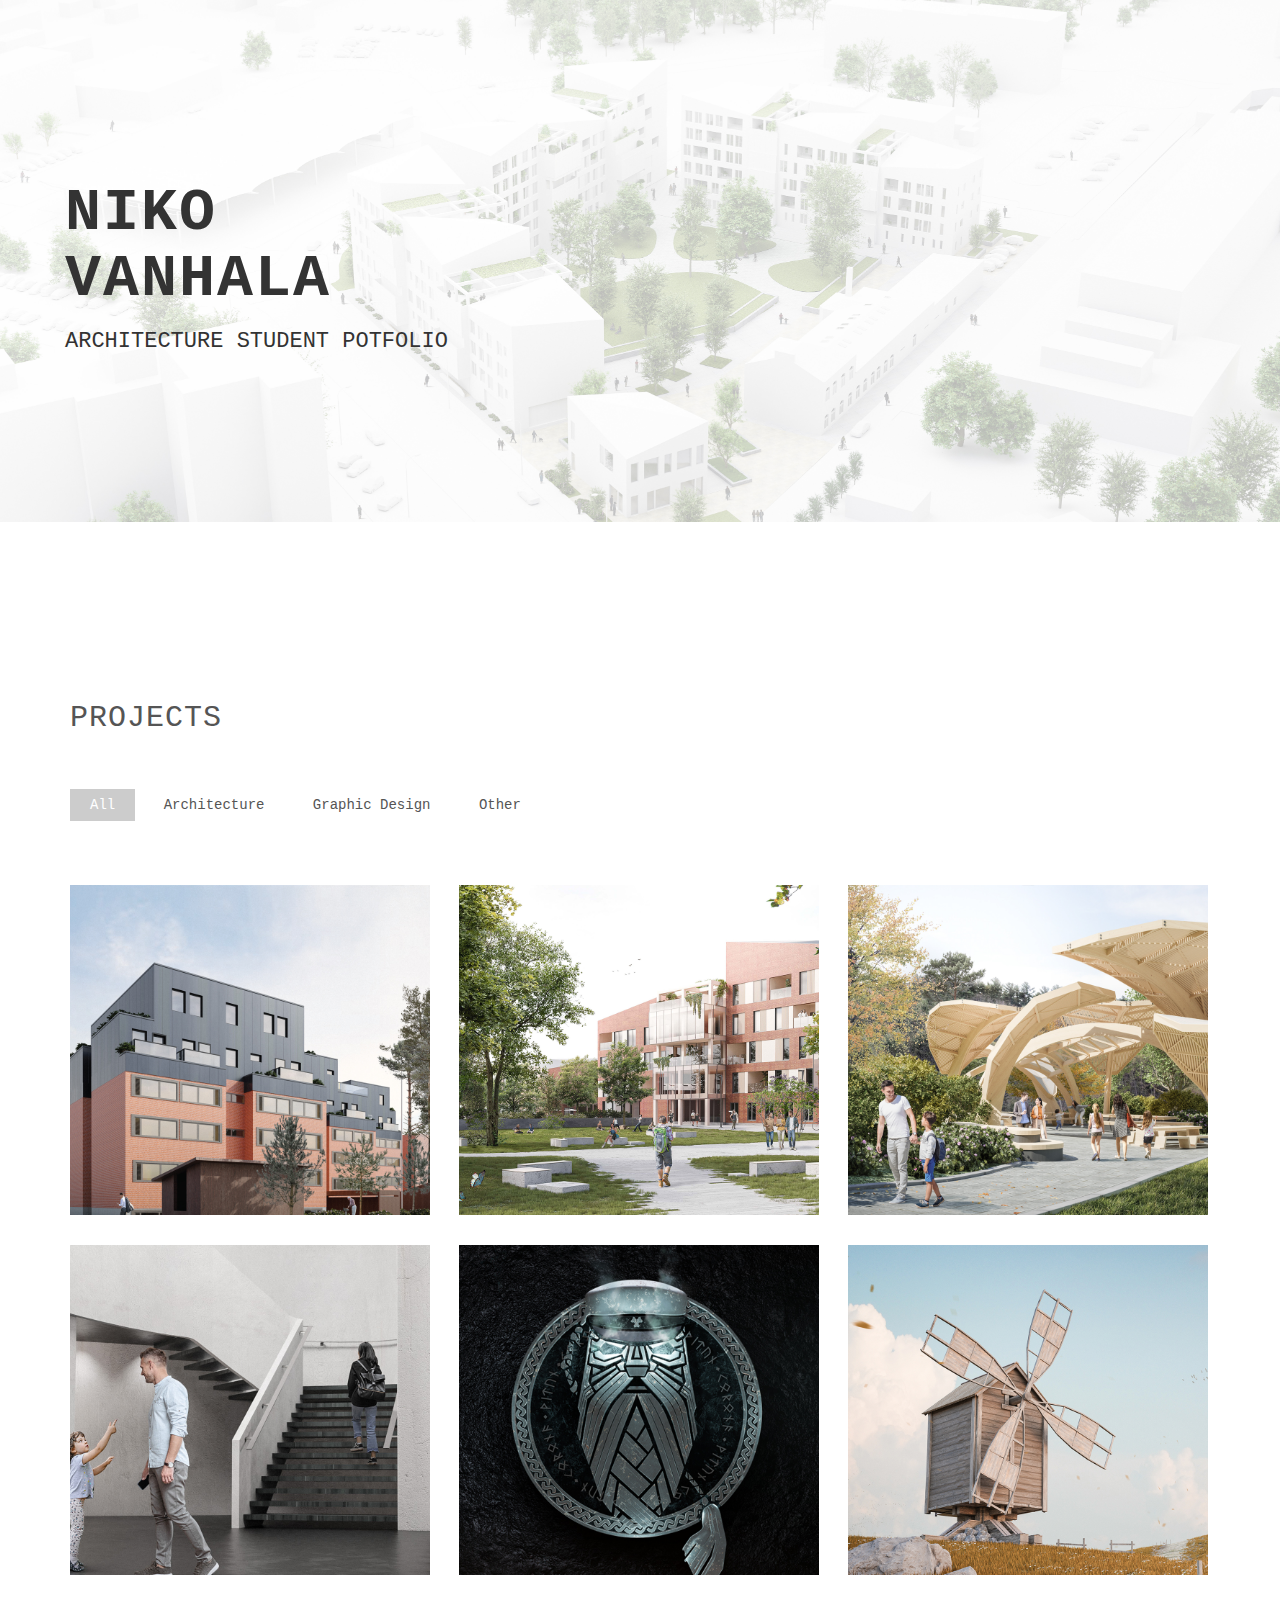
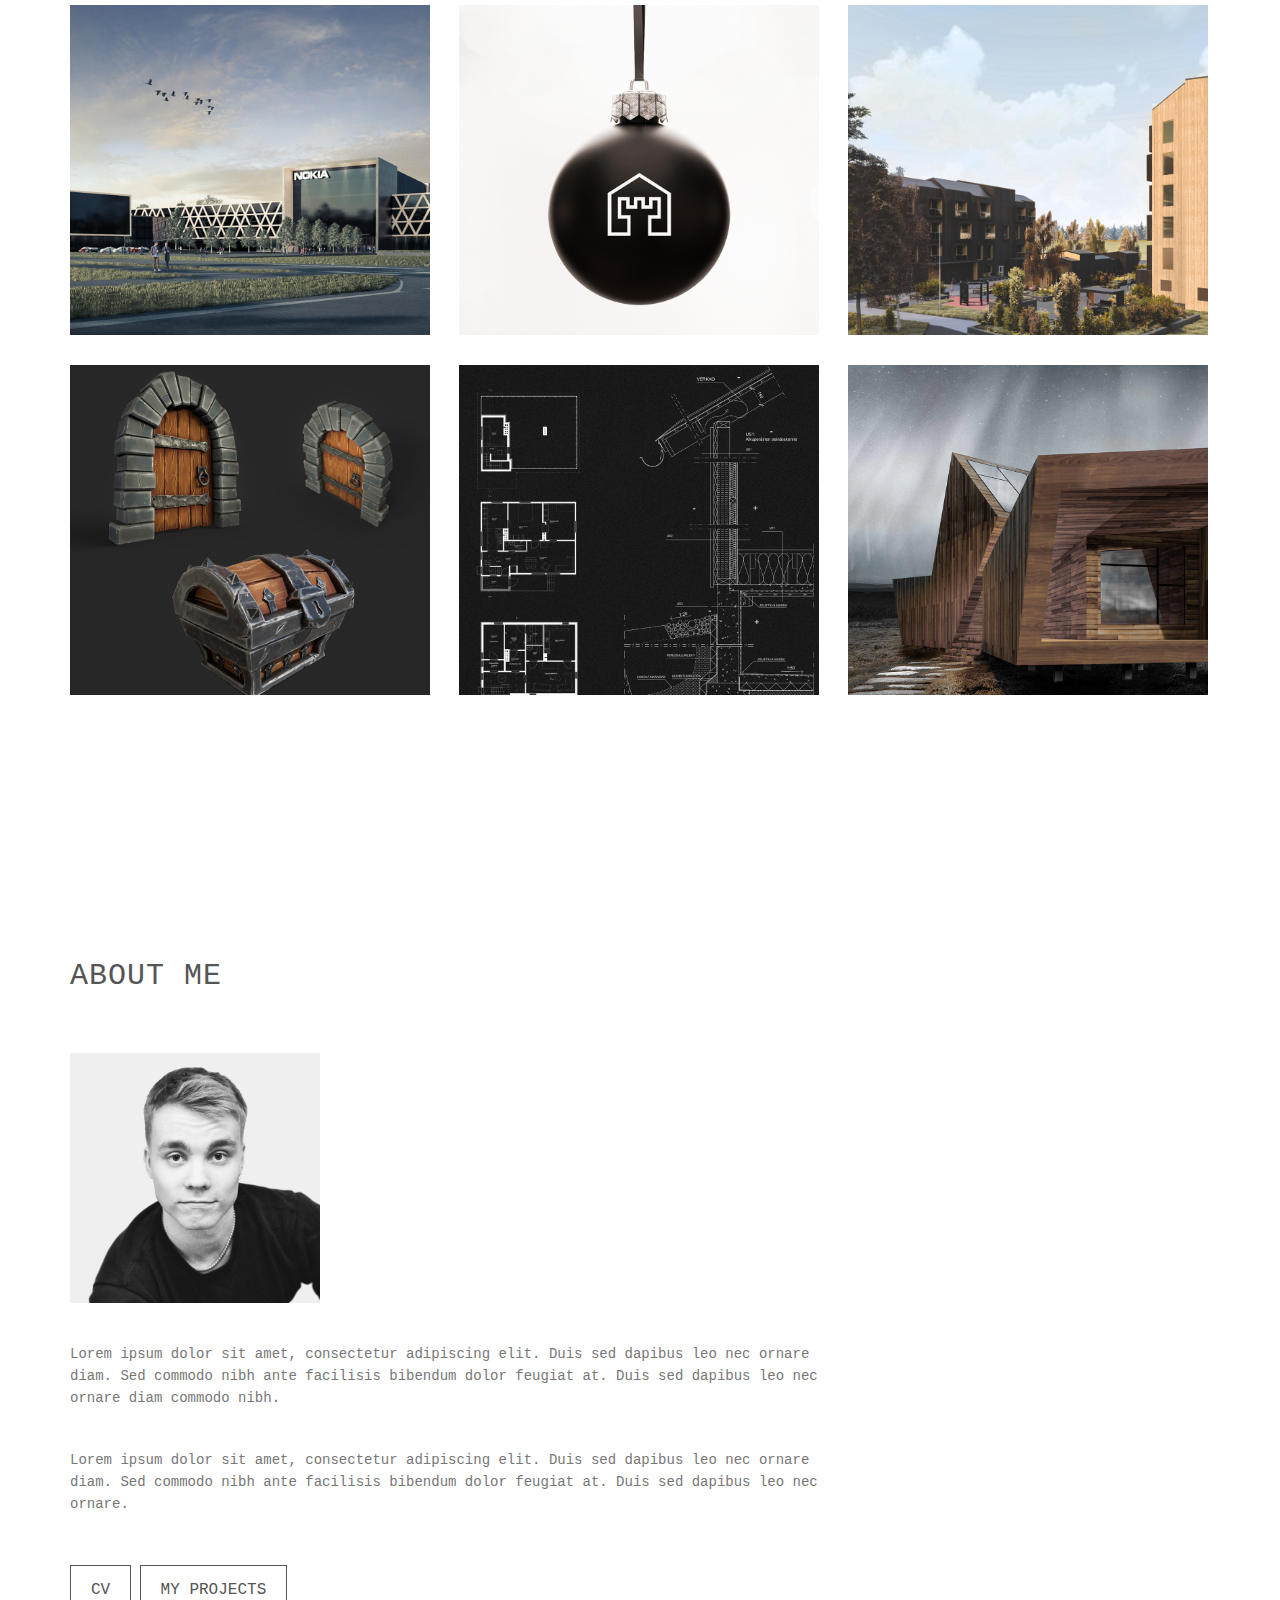
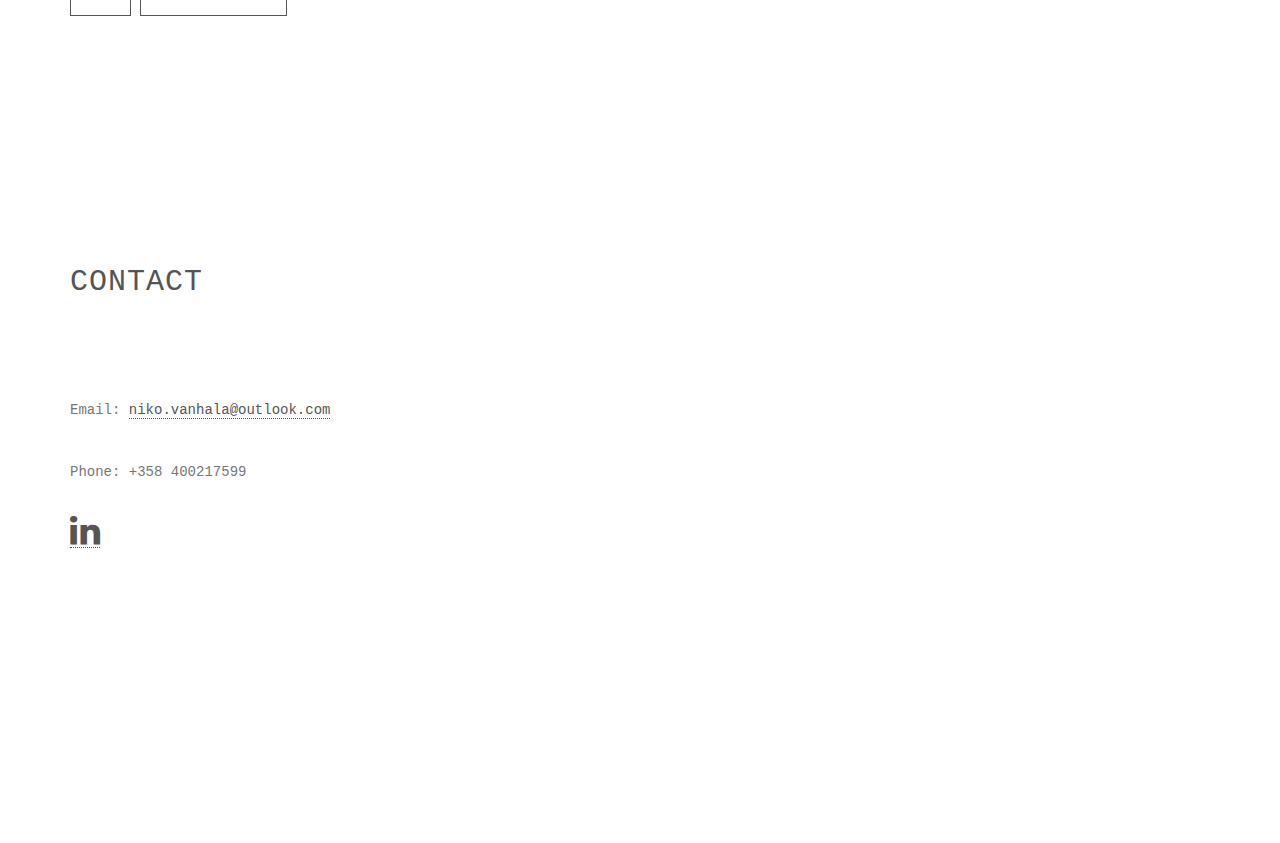
==== commit a5d45566: "Add files via upload" ====
--- a/index.html
+++ b/index.html
@@ -35,6 +35,7 @@
       <script src="https://oss.maxcdn.com/respond/1.4.2/respond.min.js"></script>
     <![endif]-->
 </head>
+
 <body id="page-top" data-spy="scroll" data-target=".navbar-fixed-top">
 
 <!-- Header -->
@@ -217,7 +218,7 @@
         <div class="about-text">
           <p>Lorem ipsum dolor sit amet, consectetur adipiscing elit. Duis sed dapibus leo nec ornare diam. Sed commodo nibh ante facilisis bibendum dolor feugiat at. Duis sed dapibus leo nec ornare diam commodo nibh.</p>
           <p>Lorem ipsum dolor sit amet, consectetur adipiscing elit. Duis sed dapibus leo nec ornare diam. Sed commodo nibh ante facilisis bibendum dolor feugiat at. Duis sed dapibus leo nec ornare.</p>
-          <a href="pages/CV.html" class="btn btn-default btn-lg page-scroll">CV</a>
+          <a href="Pages/CV.html" class="btn btn-default btn-lg page-scroll">CV</a>
           <a href="#portfolio" class="btn btn-default btn-lg page-scroll">My Projects</a> </div>
       </div>
     </div>
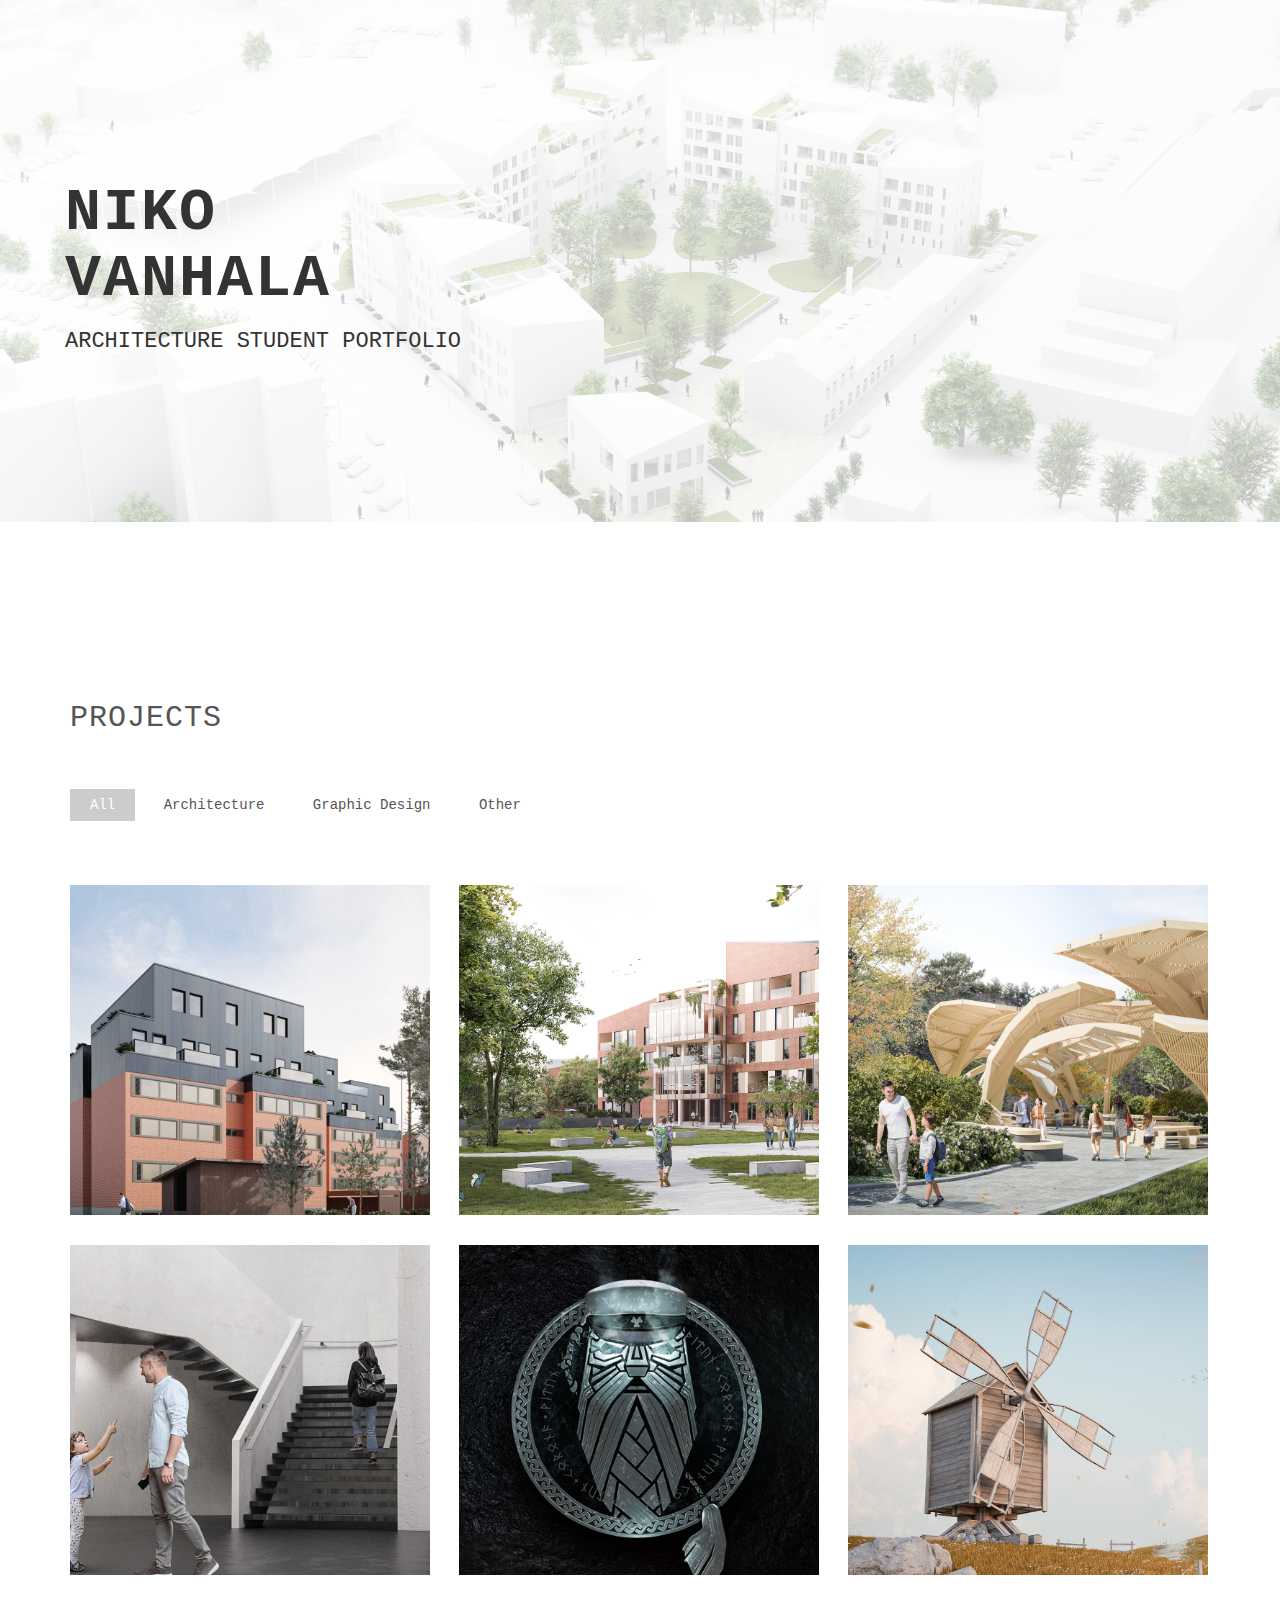
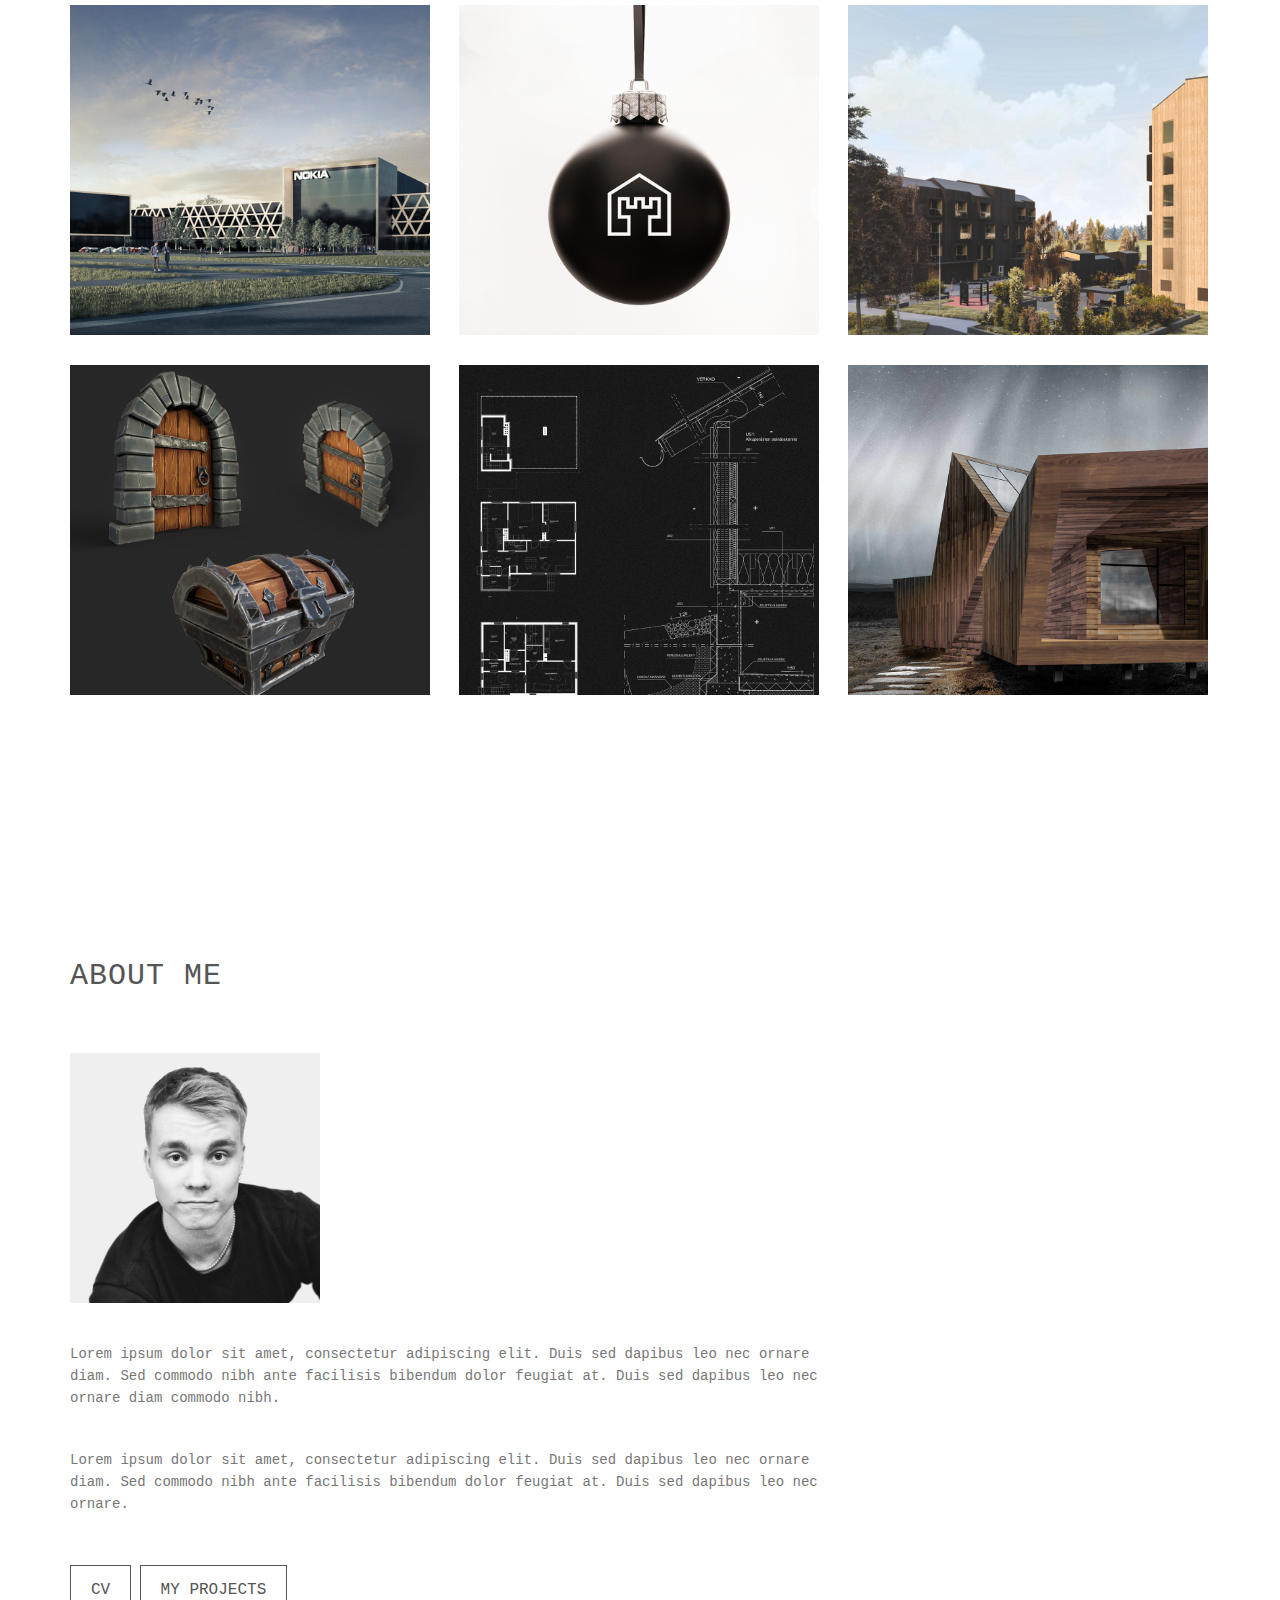
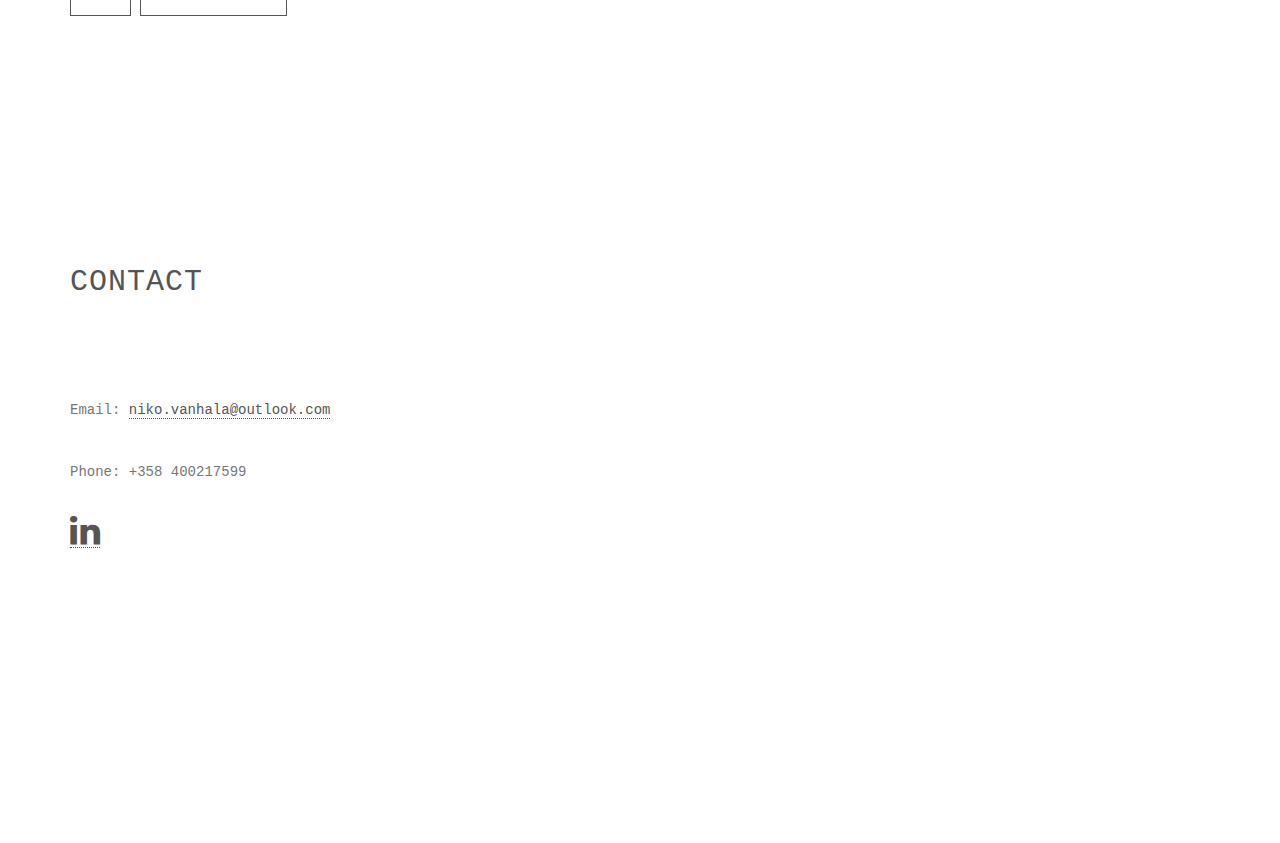
==== commit 56738c51: "Add files via upload" ====
--- a/index.html
+++ b/index.html
@@ -45,7 +45,7 @@
       <div class="row">
         <div class="intro-text">
           <h1>NIKO <br>VANHALA</h1>
-          <h6>Architecture student potfolio</h6>
+          <h6>Architecture student portfolio</h6>
       </div>
     </div>
   </div>
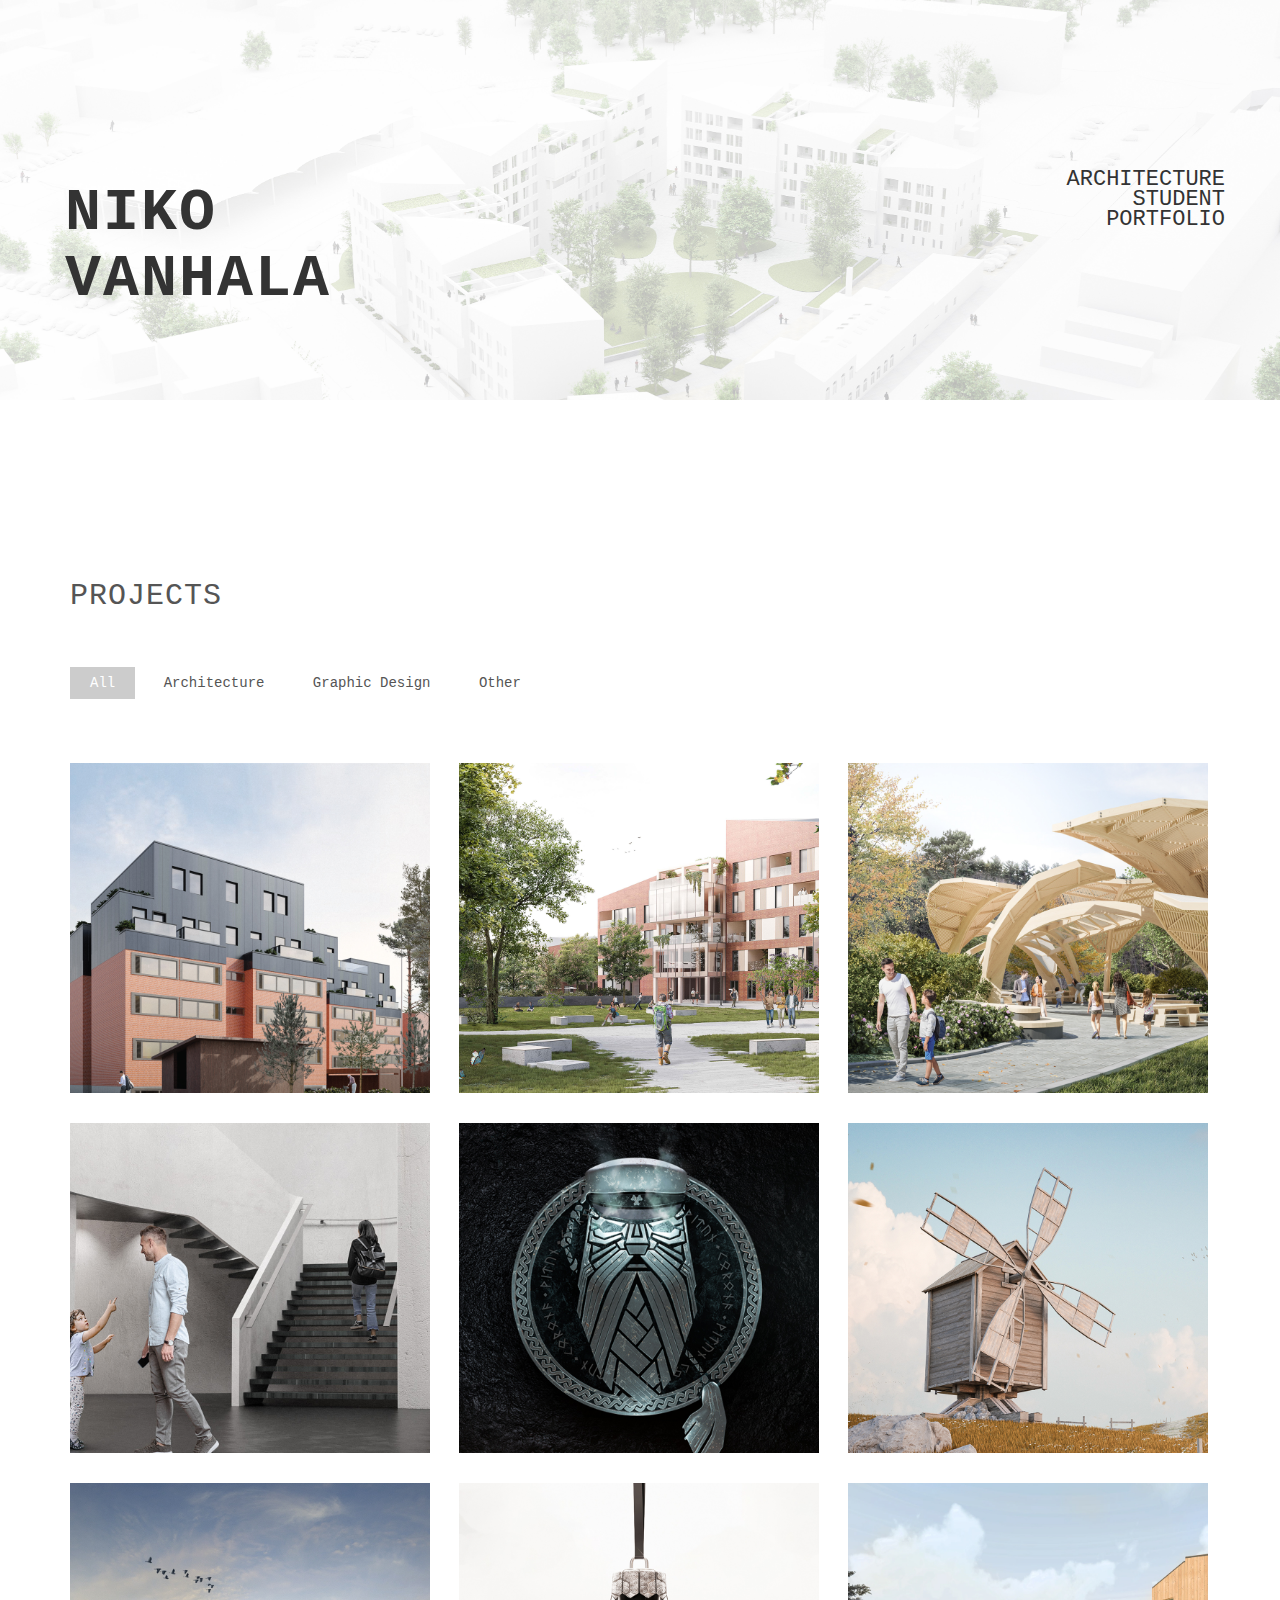
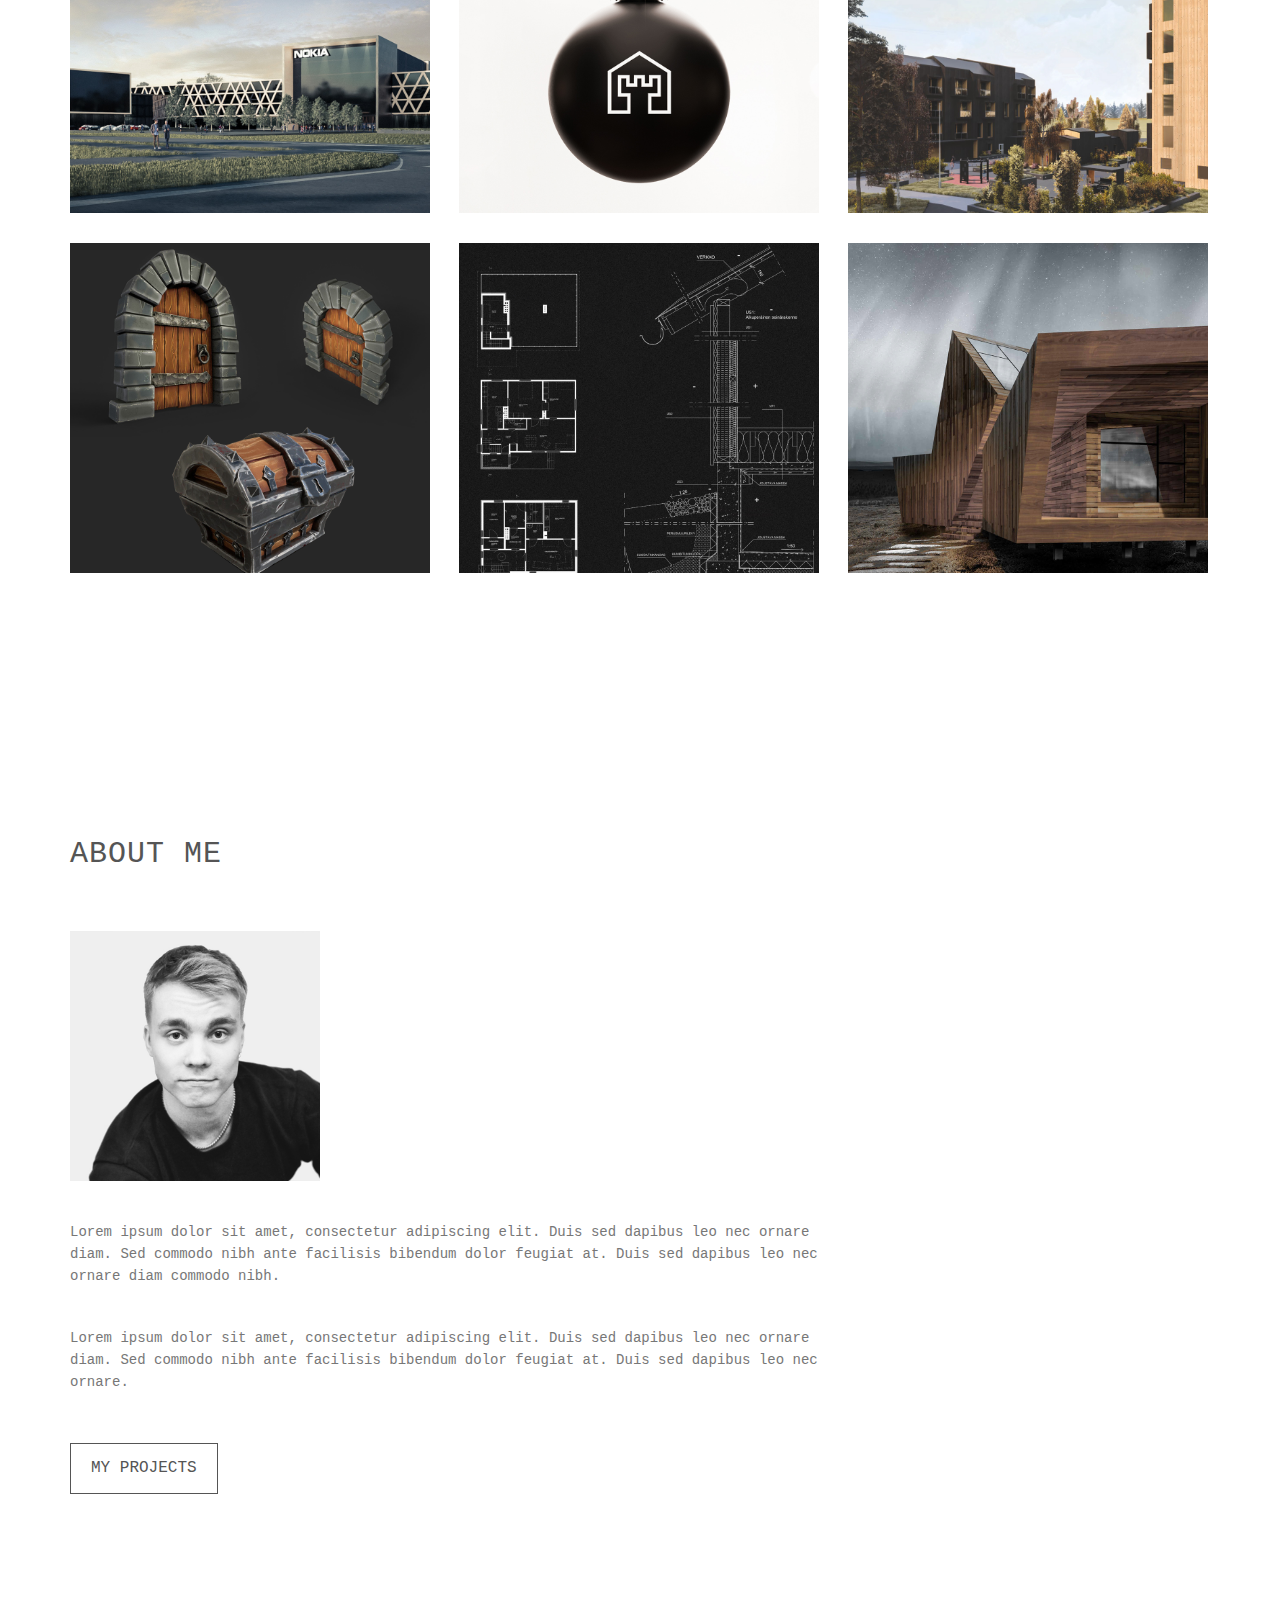
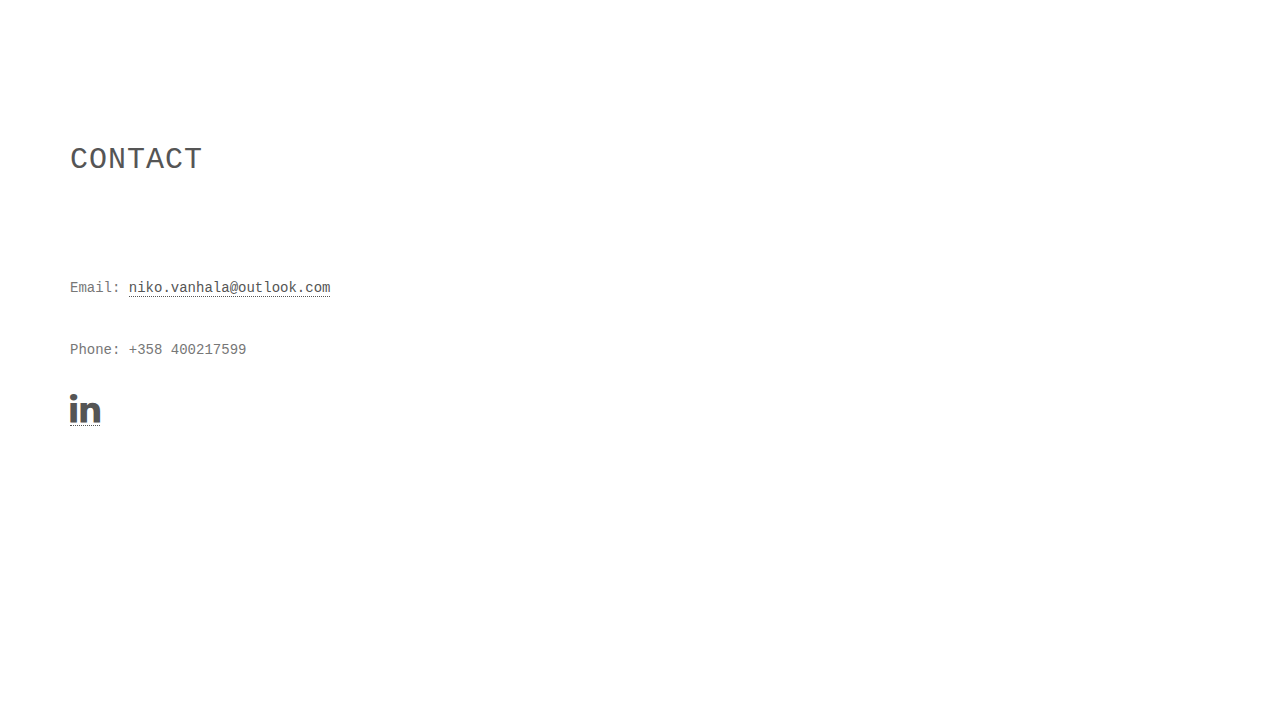
==== commit 155b732e: "Add files via upload" ====
--- a/index.html
+++ b/index.html
@@ -6,8 +6,7 @@
 <meta charset="utf-8">
 <meta name="viewport" content="width=device-width, initial-scale=1">
 <title>NIKO VANHALA</title>
-<meta name="description" content="">
-<meta name="author" content="">
+<link rel="icon" type="image/png" href="img/NN.jpg">
 <link rel="stylesheet" href="https://maxcdn.bootstrapcdn.com/font-awesome/4.4.0/css/font-awesome.min.css">
 <!-- Favicons
     ================================================== -->
@@ -44,8 +43,7 @@
     <div class="container">
       <div class="row">
         <div class="intro-text">
-          <h1>NIKO <br>VANHALA</h1>
-          <h6>Architecture student portfolio</h6>
+          <h1 span style="float: left;">NIKO<br>VANHALA</span></h1><h6 span style="text-align: right;" style="float: right;">Architecture<br>student<br>portfolio</span></h6>
       </div>
     </div>
   </div>
@@ -218,7 +216,7 @@
         <div class="about-text">
           <p>Lorem ipsum dolor sit amet, consectetur adipiscing elit. Duis sed dapibus leo nec ornare diam. Sed commodo nibh ante facilisis bibendum dolor feugiat at. Duis sed dapibus leo nec ornare diam commodo nibh.</p>
           <p>Lorem ipsum dolor sit amet, consectetur adipiscing elit. Duis sed dapibus leo nec ornare diam. Sed commodo nibh ante facilisis bibendum dolor feugiat at. Duis sed dapibus leo nec ornare.</p>
-          <a href="Pages/CV.html" class="btn btn-default btn-lg page-scroll">CV</a>
+          <!--<a href="Pages/CV.html" class="btn btn-default btn-lg page-scroll">CV</a>-->
           <a href="#portfolio" class="btn btn-default btn-lg page-scroll">My Projects</a> </div>
       </div>
     </div>
